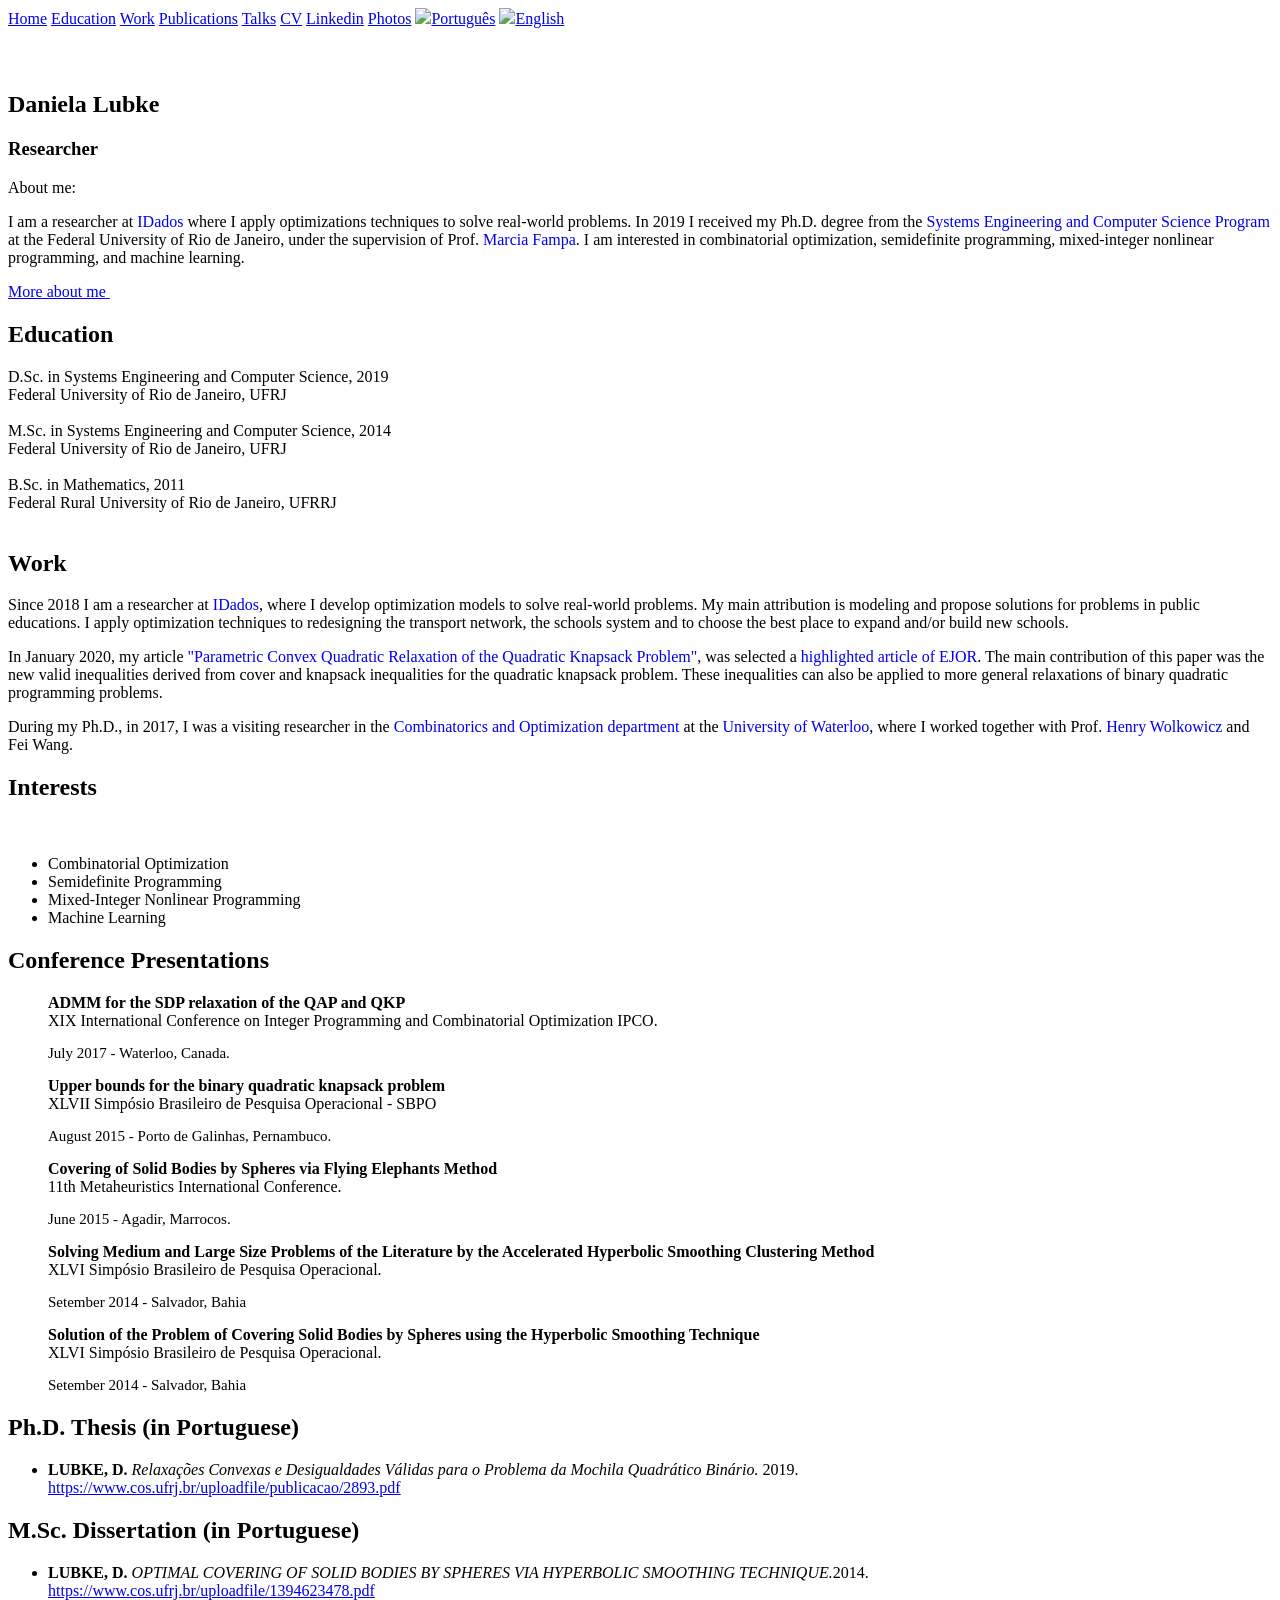
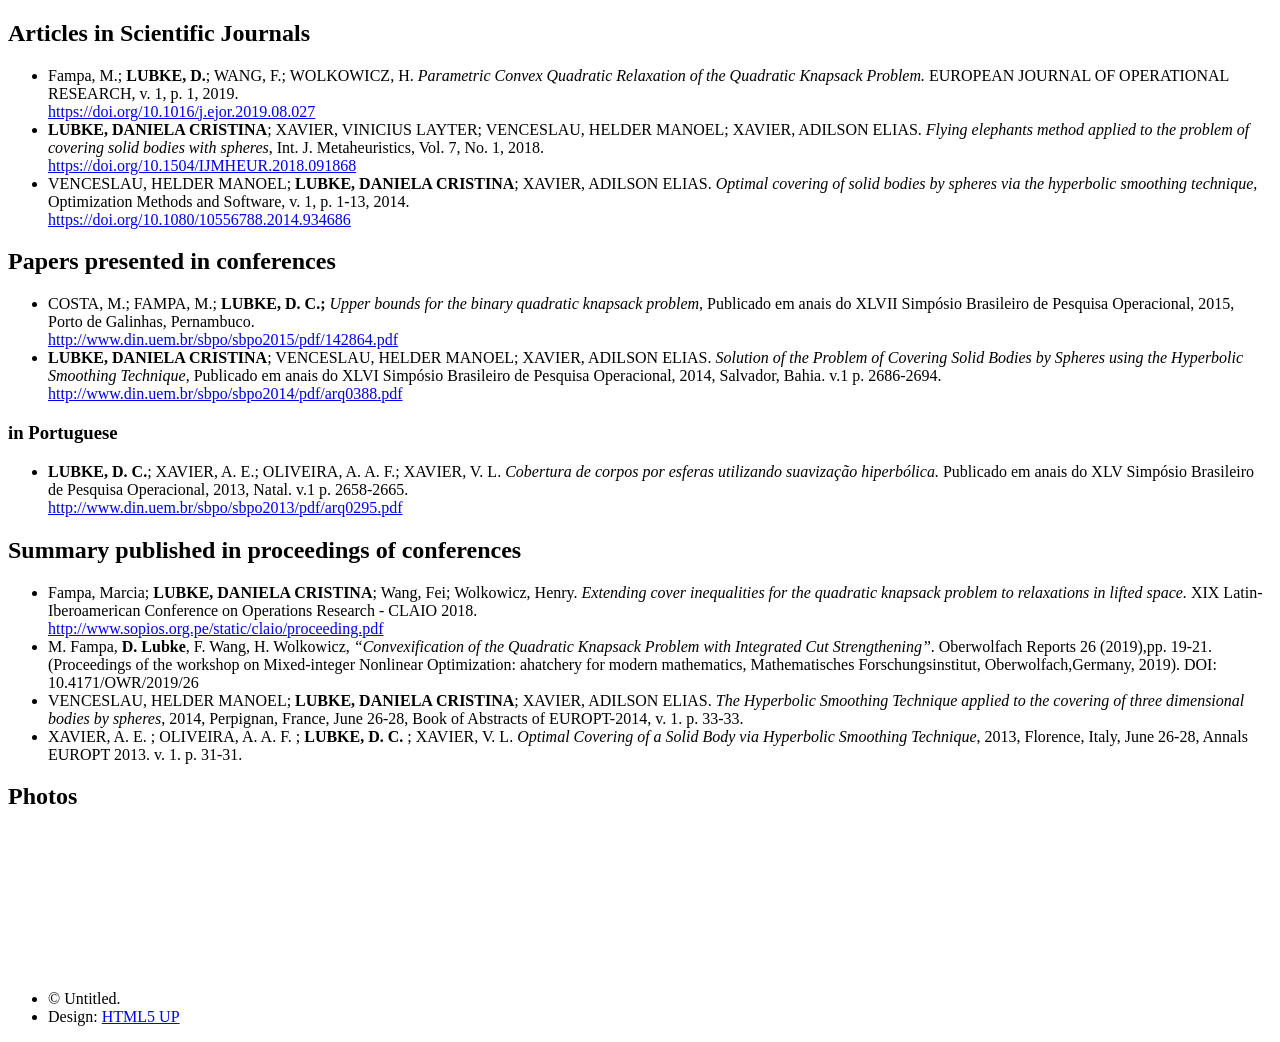
==== index_en.html @ de6f05a6 "Add files via upload initial commit" ====
<!DOCTYPE HTML>
<!--
	Astral by HTML5 UP
	html5up.net | @ajlkn
    Free for personal and commercial use under the CCA 3.0 license (html5up.net/license)
    https://fontawesome.com/icons?d=gallery
-->
<html>
	<head>
		<title>Daniela Lubke</title>
		<meta charset="utf-8" />
		<meta name="viewport" content="width=device-width, initial-scale=1, user-scalable=no" />
		<link rel="stylesheet" href="assets/css/main.css" />
		<noscript><link rel="stylesheet" href="assets/css/noscript.css" /></noscript>
	</head>
	<body class="is-preload">

		<!-- Wrapper-->
			<div id="wrapper">

				<!-- Nav -->
					<nav id="nav">
                        <a href="#" class="icon solid fa-home"><span>Home</span></a>
                        <a href="#education" class="icon solid fa-user-graduate"><span>Education</span></a>
						<a href="#work" class="icon solid fa-briefcase"><span>Work</span></a>
                        <a href="#papers" class="icon solid fa-list"><span>Publications</span></a>
                        <a href="#talks" class="icon solid fa-chalkboard-teacher"><span>Talks</span></a>
                       <!-- <a href="#tutorial" class="icon solid fa-file-code"><span>Tutorial</span></a>  -->
                        <a class="icon solid fa-address-card" href = "docs/D_Lubke_cv_EN.pdf"><span>CV</span></a>
						<a href="https://www.linkedin.com/in/danielalubke" class="icon brands fa-linkedin"><span>Linkedin</span></a>
                        <a href="#photos" class="icon solid fa-camera"><span>Photos</span></a>
                        <a href="index_pt.html" ><img src="images/pt_br.gif" id="logo" /><span>Português</span></a>
                        <a href= "index_en.html"><img src="images/us.gif" id="logo" /><span>English</span></a>


                        
						
						
					</nav>

				<!-- Main -->
					<div id="main">

						<!-- Me -->
							<article id="home" class="panel intro">
								<header>
                                    <h1 class="text-center" style="margin-top: 5%" >Daniela Lubke</h1>
                                    
                                    <h3>Researcher</h3>
                                
                                </p></p>
                                    <p>
                                        <p>About me:</p>


                                        I am a researcher at <a href="http://idados.id" style="text-decoration: none;" onMouseOver="this.style.textDecoration='underline';" onMouseOut="this.style.textDecoration='none';">
                                            IDados</a> where I apply optimizations techniques to solve real-world problems. 
                                        In 2019 I received my Ph.D. degree from the 
                                        <a href= "https://www.cos.ufrj.br/index.php/en/" style="text-decoration: none;" onMouseOver="this.style.textDecoration='underline';" onMouseOut="this.style.textDecoration='none';"> Systems Engineering and Computer Science Program</a> 
                                        at the Federal University of Rio de Janeiro, under the supervision of Prof.  <a href ="https://www.cos.ufrj.br/index.php/en/people/details/22/1039-fampa" style="text-decoration: none;" onMouseOver="this.style.textDecoration='underline';" onMouseOut="this.style.textDecoration='none';">Marcia Fampa</a>. 
                                        
                                        I am interested in combinatorial optimization, semidefinite programming, mixed-integer nonlinear programming, and machine learning.
                                        

                                    
                                    </p> 


								</header>
								<a href="#education" class="jumplink pic">
									<span class="arrow icon solid fa-chevron-right"><span>More about me</span></span>
									<img src="images/daniela-lubke.jpg" alt="" />
								</a>
                            </article>
                            

						<!-- Education -->
                        <article id="education" class="panel">
                            <header>
                                <h2>Education</h2>
                            </header>
                            <p>

                                <a class="icon solid fa-user-graduate"></a> D.Sc. in  Systems Engineering and Computer Science, 2019<br>
                                Federal University of Rio de Janeiro, UFRJ<br><br>

                                <a class="icon solid fa-user-graduate"></a> M.Sc. in Systems Engineering and Computer Science, 2014<br>
                                Federal University of Rio de Janeiro, UFRJ<br><br>

                                <a class="icon solid fa-user-graduate"></a> B.Sc. in Mathematics, 2011<br>
                                Federal Rural University of Rio de Janeiro, UFRRJ<br><br>

                            </p>
                      
                        
                        </article>

                           


						<!-- Work -->
							<article id="work" class="panel">
								<header>
									<h2>Work</h2>
								</header>
								<p>


                                    Since 2018 I am a researcher at <a href ="https://www.idados.id" style="text-decoration: none;" onMouseOver="this.style.textDecoration='underline';" onMouseOut="this.style.textDecoration='none';"> IDados</a>, 
                                    where I develop optimization models to solve real-world problems. My main attribution is modeling and propose solutions for problems in 
                                    public educations. I apply optimization techniques to redesigning the transport network, the schools system and to choose the best place to expand and/or build new schools.

                                    <p>

                                    </p>

                                    In January 2020, my article <a href="https://doi.org/10.1016/j.ejor.2019.08.027" style="text-decoration: none;" onMouseOver="this.style.textDecoration='underline';" onMouseOut="this.style.textDecoration='none';">"Parametric Convex Quadratic Relaxation of the Quadratic Knapsack Problem"</a>, was selected a <a href ="https://www.journals.elsevier.com/european-journal-of-operational-research/highlighted-articles/ejor-editors-choice-articles-january-2020" style="text-decoration: none;" onMouseOver="this.style.textDecoration='underline';" onMouseOut="this.style.textDecoration='none';">  highlighted article of EJOR</a>.
                                    The main contribution of this paper was the new valid inequalities derived from cover and knapsack inequalities for the quadratic knapsack problem. 
                                    These inequalities can also be applied to more general relaxations of binary quadratic programming problems.
                                    <p>

                                    </p>

                                    During my Ph.D., in 2017, I was a visiting researcher in the <a href = "https://uwaterloo.ca/combinatorics-and-optimization/"style="text-decoration: none;" onMouseOver="this.style.textDecoration='underline';" onMouseOut="this.style.textDecoration='none';" >Combinatorics and Optimization department</a> 
                                    at the <a href = "https://uwaterloo.ca"style="text-decoration: none;" onMouseOver="this.style.textDecoration='underline';" onMouseOut="this.style.textDecoration='none';" >
                                        University of Waterloo</a>, 
                                    where I worked together with Prof. <a href="http://www.math.uwaterloo.ca/~hwolkowi/" style="text-decoration: none;" onMouseOver="this.style.textDecoration='underline';" onMouseOut="this.style.textDecoration='none';"> Henry Wolkowicz </a> and Fei Wang. 
                                    
                                    <p>

                                    </p>




                                    <h2>Interests</h2><br>
                                    <ul>
                                        <li>Combinatorial Optimization</li>
                                        <li>Semidefinite Programming </li>
                                        <li>Mixed-Integer Nonlinear Programming</li>
                                        <li>Machine Learning</li>
                                         
                                        
                                    </ul>
    


                                    
                                </p>
							
                            </article>
                            
                              <!-- Tutoriais 
							<article id="tutorial" class="panel">
								<header>
									<h2>Tutoriais</h2>
								</header>
								<p>
									Em construção
                                </p>
                                
                                
								
                            </article>

                            -->

                            
                            <!-- cv -->
							<article id="talks" class="panel">
								<header>
									<h2>Conference Presentations</h2>
								</header>
								<p>
                                    <ul>

                                        
                                        <a href="docs/poster.pdf" class="icon solid fa-file-pdf"><span></span></a> 
                                        <b>ADMM for the SDP relaxation of the QAP and QKP</b><br>
                                        XIX International Conference on Integer Programming and Combinatorial Optimization IPCO.<br> 
                                        <p style="font-size: 15px"> July 2017 - Waterloo, Canada.</p>


                                        <a href="docs/SBPO2015apresenta.pdf" class="icon solid fa-file-pdf"><span></span></a> 
                                        <b>Upper bounds for the binary quadratic knapsack problem</b><br>
                                        XLVII Simpósio Brasileiro de Pesquisa Operacional - SBPO<br>
                                        <p style="font-size: 15px"> August 2015 - Porto de Galinhas, Pernambuco. </p>


                                        <b>Covering of Solid Bodies by Spheres via Flying Elephants Method</b><br>
                                        11th Metaheuristics International Conference.<br>
                                        <p style="font-size: 15px"> June 2015 - Agadir, Marrocos. </p>


                                        <a href="docs/Clustering 2014 Sobrapo XLVI SBPO Salvador.pdf" class="icon solid fa-file-pdf"><span></span></a> 
                                        <b>Solving Medium and Large Size Problems of the Literature by the Accelerated Hyperbolic Smoothing Clustering Method</b><br>
                                        XLVI Simpósio Brasileiro de Pesquisa Operacional.<br>
                                        <p style="font-size: 15px"> Setember 2014 - Salvador, Bahia </p>

                                        <a href="docs/Apres-SBPO-2014.pdf" class="icon solid fa-file-pdf"><span></span></a> 
                                        <b>Solution of the Problem of Covering Solid Bodies by Spheres using the Hyperbolic Smoothing Technique</b><br>
                                        XLVI Simpósio Brasileiro de Pesquisa Operacional.<br>
                                        <p style="font-size: 15px"> Setember 2014 - Salvador, Bahia </p>
                                        

                                    
                                        
                                    </ul>

                                </p>
                                
                                
								
                            </article>
                            
                            <!-- Papers-->
							<article id="papers" class="panel">

                                <header>
									<h2>Ph.D. Thesis (in Portuguese)</h2>
								</header>
								<p>
								<!-- ADD TEXT-->
                                </p>
                                
                                <ul>
                                    <li> <b>LUBKE, D.</b> <i>Relaxações Convexas e Desigualdades Válidas para o Problema da Mochila Quadrático Binário.</i>  2019.</li>
                                    <a href=" https://www.cos.ufrj.br/uploadfile/publicacao/2893.pdf">https://www.cos.ufrj.br/uploadfile/publicacao/2893.pdf</a>
                                    
                                  </ul>

                                  <header>
									<h2>M.Sc. Dissertation (in Portuguese)</h2>
								</header>
								<p>
								<!-- ADD TEXT-->
                                </p>
                                
                                <ul>
                                    <li> <b>LUBKE, D.</b> <i>OPTIMAL COVERING OF SOLID BODIES BY SPHERES VIA HYPERBOLIC
                                        SMOOTHING TECHNIQUE.</i>2014.</li>
                                    <a href=" https://www.cos.ufrj.br/uploadfile/1394623478.pdf">https://www.cos.ufrj.br/uploadfile/1394623478.pdf</a>
                                    
                                  </ul>


								<header>
									<h2>Articles in Scientific Journals</h2>
								</header>
								<p>
								<!-- ADD TEXT-->
                                </p>
                                
                                <ul>
                                    <li>Fampa, M.; <b>LUBKE, D.</b>; WANG, F.; WOLKOWICZ, H. <i>Parametric Convex Quadratic Relaxation of the Quadratic Knapsack Problem.</i> EUROPEAN JOURNAL OF OPERATIONAL RESEARCH, v. 1, p. 1, 2019.</li>
                                    <a href=" https://doi.org/10.1016/j.ejor.2019.08.027">https://doi.org/10.1016/j.ejor.2019.08.027</a>
                                    <li><b>LUBKE, DANIELA CRISTINA</b>; XAVIER, VINICIUS LAYTER; VENCESLAU, HELDER MANOEL; XAVIER, ADILSON ELIAS. <i>Flying elephants method applied to the problem of covering solid bodies with spheres</i>, Int. J. Metaheuristics, Vol. 7, No. 1, 2018.</li>
                                    <a href=" https://doi.org/10.1504/IJMHEUR.2018.091868">https://doi.org/10.1504/IJMHEUR.2018.091868</a>
                                    <li>VENCESLAU, HELDER MANOEL; <b>LUBKE, DANIELA CRISTINA</b>; XAVIER, ADILSON ELIAS. <i>Optimal covering of solid bodies by spheres via the hyperbolic smoothing technique</i>, Optimization Methods and Software, v. 1, p. 1-13, 2014.</li>
                                    <a href=" https://doi.org/10.1080/10556788.2014.934686">https://doi.org/10.1080/10556788.2014.934686</a>
                                  </ul>
                                  

                                  <header>
                                    <h2>Papers presented in conferences</h2>
                                </header>
                                  <ul>
                                    <li> COSTA, M.; FAMPA, M.; <b>LUBKE, D. C.;</b> <i>Upper bounds for the binary quadratic knapsack problem</i>, Publicado em anais do XLVII Simpósio Brasileiro de Pesquisa Operacional, 2015, Porto de Galinhas, Pernambuco.</li>
                                    <a href="http://www.din.uem.br/sbpo/sbpo2015/pdf/142864.pdf">http://www.din.uem.br/sbpo/sbpo2015/pdf/142864.pdf</a>
                                    
                                    <li><b>LUBKE, DANIELA CRISTINA</b>; VENCESLAU, HELDER MANOEL; XAVIER, ADILSON ELIAS. <i>Solution of the Problem of Covering Solid Bodies by Spheres using the Hyperbolic Smoothing Technique</i>, Publicado em anais do XLVI Simpósio Brasileiro de Pesquisa Operacional, 2014, Salvador, Bahia. v.1 p. 2686-2694.</li>
                                    <a href="http://www.din.uem.br/sbpo/sbpo2014/pdf/arq0388.pdf">http://www.din.uem.br/sbpo/sbpo2014/pdf/arq0388.pdf</a>
                                    
                                </ul>

                                 <p>
                                  <header>
                                    <h3>in Portuguese</h3>
                                 </header>
                                 </p>

                                 <ul>
                                    
                                    <li><b>LUBKE, D. C.</b>; XAVIER, A. E.; OLIVEIRA, A. A. F.; XAVIER, V. L. <i>Cobertura de corpos por esferas utilizando suavização hiperbólica.</i> Publicado em anais do XLV Simpósio Brasileiro de Pesquisa Operacional, 2013, Natal. v.1 p. 2658-2665.</li>
                                    <a href="http://www.din.uem.br/sbpo/sbpo2013/pdf/arq0295.pdf">http://www.din.uem.br/sbpo/sbpo2013/pdf/arq0295.pdf</a>
                                   
                                    
                                  </ul>

                                <header>
                                    <h2> Summary published in proceedings of conferences</h2>
                                </header>
                              <ul>
                                <li> Fampa, Marcia; <b>LUBKE, DANIELA CRISTINA</b>; Wang, Fei; Wolkowicz, Henry. <i>Extending cover inequalities for the quadratic knapsack problem to relaxations in lifted space.</i> XIX Latin-Iberoamerican Conference on Operations Research - CLAIO 2018.</li>
                                <a href="http://www.sopios.org.pe/static/claio/proceeding.pdf">http://www.sopios.org.pe/static/claio/proceeding.pdf</a>

                                <li> M. Fampa, <b>D. Lubke</b>, F. Wang, H. Wolkowicz, <i>“Convexification of the Quadratic Knapsack Problem with Integrated Cut Strengthening”</i>. 
                                    Oberwolfach Reports 26 (2019),pp. 19-21. (Proceedings of the workshop on Mixed-integer Nonlinear Optimization: ahatchery for modern mathematics, 
                                    Mathematisches Forschungsinstitut, Oberwolfach,Germany, 2019). DOI: 10.4171/OWR/2019/26

                                <li>VENCESLAU, HELDER MANOEL; <b>LUBKE, DANIELA CRISTINA</b>; XAVIER, ADILSON ELIAS. <i>The Hyperbolic Smoothing Technique applied to the covering of three dimensional bodies by spheres</i>, 2014, Perpignan, France, June 26-28, Book of Abstracts of EUROPT-2014, v. 1. p. 33-33.  </li>

                                <li>XAVIER, A. E. ; OLIVEIRA, A. A. F. ; <b>LUBKE, D. C.</b> ; XAVIER, V. L. <i>Optimal Covering of a Solid Body via Hyperbolic Smoothing Technique</i>, 2013, Florence, Italy, June 26-28, Annals EUROPT 2013. v. 1. p. 31-31. </li>
                                    

                                
                            </ul>
                          </article>


                                              						<!-- Photos -->
							<article id="photos" class="panel">
								<header>
									<h2>Photos</h2>
								</header>
								<p>
                                    
                                    
								</p>
								<section>
									<div class="row">
										<div class="col-4 col-6-medium col-12-small">
											<a href="images/talks/SBPO2015.jpeg" class="image fit"><img src="images/talks/SBPO2015.jpeg" alt=""></a>
										</div>
										<div class="col-4 col-6-medium col-12-small">
											<a href="images/talks/SBPO2015_2.jpeg" class="image fit"><img src="images/talks/SBPO2015_2.jpeg" alt=""></a>
										</div>
										<div class="col-4 col-6-medium col-12-small">
											<a href="images/talks/sbpo2014.jpeg" class="image fit"><img src="images/talks/sbpo2014.jpeg" alt=""></a>
										</div>
										<div class="col-4 col-6-medium col-12-small">
											<a href="images/talks/MIC2015.jpeg" class="image fit"><img src="images/talks/MIC2015.jpeg" alt=""></a>
										</div>
										<div class="col-4 col-6-medium col-12-small">
											<a href="images/talks/tese_1.jpeg" class="image fit"><img src="images/talks/tese_1.jpeg" alt=""></a>
                                        </div>

                                        <div class="col-4 col-6-medium col-12-small">
											<a href="images/talks/tese_2.jpeg" class="image fit"><img src="images/talks/tese_2.jpeg" alt=""></a>
                                        </div>

                                        <div class="col-4 col-6-medium col-12-small">
											<a href="images/talks/IPCO2017.jpeg" class="image fit"><img src="images/talks/IPCO2017.jpeg" alt=""></a>
                                        </div>


                                        <div class="col-4 col-6-medium col-12-small">
											<a href="images/talks/IPCO2017.jpeg" class="image fit"><img src="images/talks/IPCO2017.jpeg" alt=""></a>
                                        </div>




                                        

                                        





                                        

                                        
                                

										
									</div>
								</section>
							</article>







                          
                    </div>
                    




				<!-- Footer -->
					<div id="footer">
						<ul class="copyright">
							<li>&copy; Untitled.</li><li>Design: <a href="http://html5up.net">HTML5 UP</a></li>
						</ul>
					</div>

			</div>

		<!-- Scripts -->
			<script src="assets/js/jquery.min.js"></script>
			<script src="assets/js/browser.min.js"></script>
			<script src="assets/js/breakpoints.min.js"></script>
			<script src="assets/js/util.js"></script>
			<script src="assets/js/main.js"></script>

	</body>
</html>
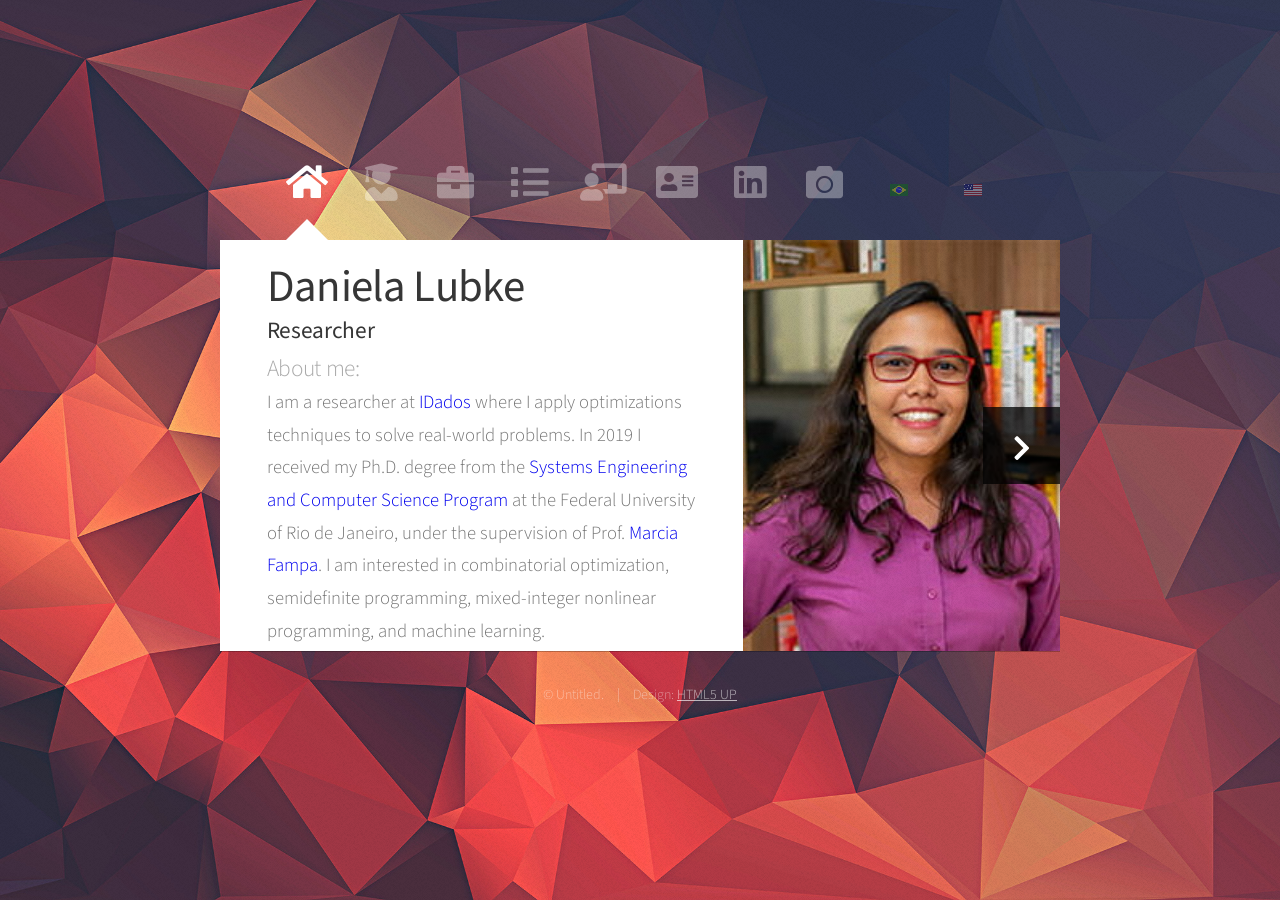
==== commit 2fde9789: "Removing duplicate photo" ====
--- a/index_en.html
+++ b/index_en.html
@@ -344,9 +344,6 @@
                                         </div>
 
 
-                                        <div class="col-4 col-6-medium col-12-small">
-											<a href="images/talks/IPCO2017.jpeg" class="image fit"><img src="images/talks/IPCO2017.jpeg" alt=""></a>
-                                        </div>
 
 
 
--- a/assets/css/main.css
+++ b/assets/css/main.css
@@ -0,0 +1,2191 @@
+@import url("https://fonts.googleapis.com/css?family=Source+Sans+Pro:300,400,300italic,400italic");
+@import url("fontawesome-all.min.css");
+
+/*
+	Astral by HTML5 UP
+	html5up.net | @ajlkn
+	Free for personal and commercial use under the CCA 3.0 license (html5up.net/license)
+*/
+
+html, body, div, span, applet, object,
+iframe, h1, h2, h3, h4, h5, h6, p, blockquote,
+pre, a, abbr, acronym, address, big, cite,
+code, del, dfn, em, img, ins, kbd, q, s, samp,
+small, strike, strong, sub, sup, tt, var, b,
+u, i, center, dl, dt, dd, ol, ul, li, fieldset,
+form, label, legend, table, caption, tbody,
+tfoot, thead, tr, th, td, article, aside,
+canvas, details, embed, figure, figcaption,
+footer, header, hgroup, menu, nav, output, ruby,
+section, summary, time, mark, audio, video {
+	margin: 0;
+	padding: 0;
+	border: 0;
+	font-size: 100%;
+	font: inherit;
+	vertical-align: baseline;}
+
+article, aside, details, figcaption, figure,
+footer, header, hgroup, menu, nav, section {
+	display: block;}
+
+body {
+	line-height: 1;
+}
+
+ol, ul {
+	list-style: none;
+}
+
+blockquote, q {
+	quotes: none;
+}
+
+	blockquote:before, blockquote:after, q:before, q:after {
+		content: '';
+		content: none;
+	}
+
+table {
+	border-collapse: collapse;
+	border-spacing: 0;
+}
+
+body {
+	-webkit-text-size-adjust: none;
+}
+
+mark {
+	background-color: transparent;
+	color: inherit;
+}
+
+input::-moz-focus-inner {
+	border: 0;
+	padding: 0;
+}
+
+input, select, textarea {
+	-moz-appearance: none;
+	-webkit-appearance: none;
+	-ms-appearance: none;
+	appearance: none;
+}
+
+/* Row */
+
+	.row {
+		display: flex;
+		flex-wrap: wrap;
+		box-sizing: border-box;
+		align-items: stretch;
+	}
+
+		.row > * {
+			box-sizing: border-box;
+		}
+
+		.row.gtr-uniform > * > :last-child {
+			margin-bottom: 0;
+		}
+
+		.row.aln-left {
+			justify-content: flex-start;
+		}
+
+		.row.aln-center {
+			justify-content: center;
+		}
+
+		.row.aln-right {
+			justify-content: flex-end;
+		}
+
+		.row.aln-top {
+			align-items: flex-start;
+		}
+
+		.row.aln-middle {
+			align-items: center;
+		}
+
+		.row.aln-bottom {
+			align-items: flex-end;
+		}
+
+		.row > .imp {
+			order: -1;
+		}
+
+		.row > .col-1 {
+			width: 8.33333%;
+		}
+
+		.row > .off-1 {
+			margin-left: 8.33333%;
+		}
+
+		.row > .col-2 {
+			width: 16.66667%;
+		}
+
+		.row > .off-2 {
+			margin-left: 16.66667%;
+		}
+
+		.row > .col-3 {
+			width: 25%;
+		}
+
+		.row > .off-3 {
+			margin-left: 25%;
+		}
+
+		.row > .col-4 {
+			width: 33.33333%;
+		}
+
+		.row > .off-4 {
+			margin-left: 33.33333%;
+		}
+
+		.row > .col-5 {
+			width: 41.66667%;
+		}
+
+		.row > .off-5 {
+			margin-left: 41.66667%;
+		}
+
+		.row > .col-6 {
+			width: 50%;
+		}
+
+		.row > .off-6 {
+			margin-left: 50%;
+		}
+
+		.row > .col-7 {
+			width: 58.33333%;
+		}
+
+		.row > .off-7 {
+			margin-left: 58.33333%;
+		}
+
+		.row > .col-8 {
+			width: 66.66667%;
+		}
+
+		.row > .off-8 {
+			margin-left: 66.66667%;
+		}
+
+		.row > .col-9 {
+			width: 75%;
+		}
+
+		.row > .off-9 {
+			margin-left: 75%;
+		}
+
+		.row > .col-10 {
+			width: 83.33333%;
+		}
+
+		.row > .off-10 {
+			margin-left: 83.33333%;
+		}
+
+		.row > .col-11 {
+			width: 91.66667%;
+		}
+
+		.row > .off-11 {
+			margin-left: 91.66667%;
+		}
+
+		.row > .col-12 {
+			width: 100%;
+		}
+
+		.row > .off-12 {
+			margin-left: 100%;
+		}
+
+		.row.gtr-0 {
+			margin-top: 0em;
+			margin-left: 0em;
+		}
+
+			.row.gtr-0 > * {
+				padding: 0em 0 0 0em;
+			}
+
+			.row.gtr-0.gtr-uniform {
+				margin-top: 0em;
+			}
+
+				.row.gtr-0.gtr-uniform > * {
+					padding-top: 0em;
+				}
+
+		.row.gtr-25 {
+			margin-top: -0.3125em;
+			margin-left: -0.3125em;
+		}
+
+			.row.gtr-25 > * {
+				padding: 0.3125em 0 0 0.3125em;
+			}
+
+			.row.gtr-25.gtr-uniform {
+				margin-top: -0.3125em;
+			}
+
+				.row.gtr-25.gtr-uniform > * {
+					padding-top: 0.3125em;
+				}
+
+		.row.gtr-50 {
+			margin-top: -0.625em;
+			margin-left: -0.625em;
+		}
+
+			.row.gtr-50 > * {
+				padding: 0.625em 0 0 0.625em;
+			}
+
+			.row.gtr-50.gtr-uniform {
+				margin-top: -0.625em;
+			}
+
+				.row.gtr-50.gtr-uniform > * {
+					padding-top: 0.625em;
+				}
+
+		.row {
+			margin-top: -1.25em;
+			margin-left: -1.25em;
+		}
+
+			.row > * {
+				padding: 1.25em 0 0 1.25em;
+			}
+
+			.row.gtr-uniform {
+				margin-top: -1.25em;
+			}
+
+				.row.gtr-uniform > * {
+					padding-top: 1.25em;
+				}
+
+		.row.gtr-150 {
+			margin-top: -1.875em;
+			margin-left: -1.875em;
+		}
+
+			.row.gtr-150 > * {
+				padding: 1.875em 0 0 1.875em;
+			}
+
+			.row.gtr-150.gtr-uniform {
+				margin-top: -1.875em;
+			}
+
+				.row.gtr-150.gtr-uniform > * {
+					padding-top: 1.875em;
+				}
+
+		.row.gtr-200 {
+			margin-top: -2.5em;
+			margin-left: -2.5em;
+		}
+
+			.row.gtr-200 > * {
+				padding: 2.5em 0 0 2.5em;
+			}
+
+			.row.gtr-200.gtr-uniform {
+				margin-top: -2.5em;
+			}
+
+				.row.gtr-200.gtr-uniform > * {
+					padding-top: 2.5em;
+				}
+
+		@media screen and (max-width: 1680px) {
+
+			.row {
+				display: flex;
+				flex-wrap: wrap;
+				box-sizing: border-box;
+				align-items: stretch;
+			}
+
+				.row > * {
+					box-sizing: border-box;
+				}
+
+				.row.gtr-uniform > * > :last-child {
+					margin-bottom: 0;
+				}
+
+				.row.aln-left {
+					justify-content: flex-start;
+				}
+
+				.row.aln-center {
+					justify-content: center;
+				}
+
+				.row.aln-right {
+					justify-content: flex-end;
+				}
+
+				.row.aln-top {
+					align-items: flex-start;
+				}
+
+				.row.aln-middle {
+					align-items: center;
+				}
+
+				.row.aln-bottom {
+					align-items: flex-end;
+				}
+
+				.row > .imp-xlarge {
+					order: -1;
+				}
+
+				.row > .col-1-xlarge {
+					width: 8.33333%;
+				}
+
+				.row > .off-1-xlarge {
+					margin-left: 8.33333%;
+				}
+
+				.row > .col-2-xlarge {
+					width: 16.66667%;
+				}
+
+				.row > .off-2-xlarge {
+					margin-left: 16.66667%;
+				}
+
+				.row > .col-3-xlarge {
+					width: 25%;
+				}
+
+				.row > .off-3-xlarge {
+					margin-left: 25%;
+				}
+
+				.row > .col-4-xlarge {
+					width: 33.33333%;
+				}
+
+				.row > .off-4-xlarge {
+					margin-left: 33.33333%;
+				}
+
+				.row > .col-5-xlarge {
+					width: 41.66667%;
+				}
+
+				.row > .off-5-xlarge {
+					margin-left: 41.66667%;
+				}
+
+				.row > .col-6-xlarge {
+					width: 50%;
+				}
+
+				.row > .off-6-xlarge {
+					margin-left: 50%;
+				}
+
+				.row > .col-7-xlarge {
+					width: 58.33333%;
+				}
+
+				.row > .off-7-xlarge {
+					margin-left: 58.33333%;
+				}
+
+				.row > .col-8-xlarge {
+					width: 66.66667%;
+				}
+
+				.row > .off-8-xlarge {
+					margin-left: 66.66667%;
+				}
+
+				.row > .col-9-xlarge {
+					width: 75%;
+				}
+
+				.row > .off-9-xlarge {
+					margin-left: 75%;
+				}
+
+				.row > .col-10-xlarge {
+					width: 83.33333%;
+				}
+
+				.row > .off-10-xlarge {
+					margin-left: 83.33333%;
+				}
+
+				.row > .col-11-xlarge {
+					width: 91.66667%;
+				}
+
+				.row > .off-11-xlarge {
+					margin-left: 91.66667%;
+				}
+
+				.row > .col-12-xlarge {
+					width: 100%;
+				}
+
+				.row > .off-12-xlarge {
+					margin-left: 100%;
+				}
+
+				.row.gtr-0 {
+					margin-top: 0em;
+					margin-left: 0em;
+				}
+
+					.row.gtr-0 > * {
+						padding: 0em 0 0 0em;
+					}
+
+					.row.gtr-0.gtr-uniform {
+						margin-top: 0em;
+					}
+
+						.row.gtr-0.gtr-uniform > * {
+							padding-top: 0em;
+						}
+
+				.row.gtr-25 {
+					margin-top: -0.3125em;
+					margin-left: -0.3125em;
+				}
+
+					.row.gtr-25 > * {
+						padding: 0.3125em 0 0 0.3125em;
+					}
+
+					.row.gtr-25.gtr-uniform {
+						margin-top: -0.3125em;
+					}
+
+						.row.gtr-25.gtr-uniform > * {
+							padding-top: 0.3125em;
+						}
+
+				.row.gtr-50 {
+					margin-top: -0.625em;
+					margin-left: -0.625em;
+				}
+
+					.row.gtr-50 > * {
+						padding: 0.625em 0 0 0.625em;
+					}
+
+					.row.gtr-50.gtr-uniform {
+						margin-top: -0.625em;
+					}
+
+						.row.gtr-50.gtr-uniform > * {
+							padding-top: 0.625em;
+						}
+
+				.row {
+					margin-top: -1.25em;
+					margin-left: -1.25em;
+				}
+
+					.row > * {
+						padding: 1.25em 0 0 1.25em;
+					}
+
+					.row.gtr-uniform {
+						margin-top: -1.25em;
+					}
+
+						.row.gtr-uniform > * {
+							padding-top: 1.25em;
+						}
+
+				.row.gtr-150 {
+					margin-top: -1.875em;
+					margin-left: -1.875em;
+				}
+
+					.row.gtr-150 > * {
+						padding: 1.875em 0 0 1.875em;
+					}
+
+					.row.gtr-150.gtr-uniform {
+						margin-top: -1.875em;
+					}
+
+						.row.gtr-150.gtr-uniform > * {
+							padding-top: 1.875em;
+						}
+
+				.row.gtr-200 {
+					margin-top: -2.5em;
+					margin-left: -2.5em;
+				}
+
+					.row.gtr-200 > * {
+						padding: 2.5em 0 0 2.5em;
+					}
+
+					.row.gtr-200.gtr-uniform {
+						margin-top: -2.5em;
+					}
+
+						.row.gtr-200.gtr-uniform > * {
+							padding-top: 2.5em;
+						}
+
+		}
+
+		@media screen and (max-width: 1280px) {
+
+			.row {
+				display: flex;
+				flex-wrap: wrap;
+				box-sizing: border-box;
+				align-items: stretch;
+			}
+
+				.row > * {
+					box-sizing: border-box;
+				}
+
+				.row.gtr-uniform > * > :last-child {
+					margin-bottom: 0;
+				}
+
+				.row.aln-left {
+					justify-content: flex-start;
+				}
+
+				.row.aln-center {
+					justify-content: center;
+				}
+
+				.row.aln-right {
+					justify-content: flex-end;
+				}
+
+				.row.aln-top {
+					align-items: flex-start;
+				}
+
+				.row.aln-middle {
+					align-items: center;
+				}
+
+				.row.aln-bottom {
+					align-items: flex-end;
+				}
+
+				.row > .imp-large {
+					order: -1;
+				}
+
+				.row > .col-1-large {
+					width: 8.33333%;
+				}
+
+				.row > .off-1-large {
+					margin-left: 8.33333%;
+				}
+
+				.row > .col-2-large {
+					width: 16.66667%;
+				}
+
+				.row > .off-2-large {
+					margin-left: 16.66667%;
+				}
+
+				.row > .col-3-large {
+					width: 25%;
+				}
+
+				.row > .off-3-large {
+					margin-left: 25%;
+				}
+
+				.row > .col-4-large {
+					width: 33.33333%;
+				}
+
+				.row > .off-4-large {
+					margin-left: 33.33333%;
+				}
+
+				.row > .col-5-large {
+					width: 41.66667%;
+				}
+
+				.row > .off-5-large {
+					margin-left: 41.66667%;
+				}
+
+				.row > .col-6-large {
+					width: 50%;
+				}
+
+				.row > .off-6-large {
+					margin-left: 50%;
+				}
+
+				.row > .col-7-large {
+					width: 58.33333%;
+				}
+
+				.row > .off-7-large {
+					margin-left: 58.33333%;
+				}
+
+				.row > .col-8-large {
+					width: 66.66667%;
+				}
+
+				.row > .off-8-large {
+					margin-left: 66.66667%;
+				}
+
+				.row > .col-9-large {
+					width: 75%;
+				}
+
+				.row > .off-9-large {
+					margin-left: 75%;
+				}
+
+				.row > .col-10-large {
+					width: 83.33333%;
+				}
+
+				.row > .off-10-large {
+					margin-left: 83.33333%;
+				}
+
+				.row > .col-11-large {
+					width: 91.66667%;
+				}
+
+				.row > .off-11-large {
+					margin-left: 91.66667%;
+				}
+
+				.row > .col-12-large {
+					width: 100%;
+				}
+
+				.row > .off-12-large {
+					margin-left: 100%;
+				}
+
+				.row.gtr-0 {
+					margin-top: 0em;
+					margin-left: 0em;
+				}
+
+					.row.gtr-0 > * {
+						padding: 0em 0 0 0em;
+					}
+
+					.row.gtr-0.gtr-uniform {
+						margin-top: 0em;
+					}
+
+						.row.gtr-0.gtr-uniform > * {
+							padding-top: 0em;
+						}
+
+				.row.gtr-25 {
+					margin-top: -0.3125em;
+					margin-left: -0.3125em;
+				}
+
+					.row.gtr-25 > * {
+						padding: 0.3125em 0 0 0.3125em;
+					}
+
+					.row.gtr-25.gtr-uniform {
+						margin-top: -0.3125em;
+					}
+
+						.row.gtr-25.gtr-uniform > * {
+							padding-top: 0.3125em;
+						}
+
+				.row.gtr-50 {
+					margin-top: -0.625em;
+					margin-left: -0.625em;
+				}
+
+					.row.gtr-50 > * {
+						padding: 0.625em 0 0 0.625em;
+					}
+
+					.row.gtr-50.gtr-uniform {
+						margin-top: -0.625em;
+					}
+
+						.row.gtr-50.gtr-uniform > * {
+							padding-top: 0.625em;
+						}
+
+				.row {
+					margin-top: -1.25em;
+					margin-left: -1.25em;
+				}
+
+					.row > * {
+						padding: 1.25em 0 0 1.25em;
+					}
+
+					.row.gtr-uniform {
+						margin-top: -1.25em;
+					}
+
+						.row.gtr-uniform > * {
+							padding-top: 1.25em;
+						}
+
+				.row.gtr-150 {
+					margin-top: -1.875em;
+					margin-left: -1.875em;
+				}
+
+					.row.gtr-150 > * {
+						padding: 1.875em 0 0 1.875em;
+					}
+
+					.row.gtr-150.gtr-uniform {
+						margin-top: -1.875em;
+					}
+
+						.row.gtr-150.gtr-uniform > * {
+							padding-top: 1.875em;
+						}
+
+				.row.gtr-200 {
+					margin-top: -2.5em;
+					margin-left: -2.5em;
+				}
+
+					.row.gtr-200 > * {
+						padding: 2.5em 0 0 2.5em;
+					}
+
+					.row.gtr-200.gtr-uniform {
+						margin-top: -2.5em;
+					}
+
+						.row.gtr-200.gtr-uniform > * {
+							padding-top: 2.5em;
+						}
+
+		}
+
+		@media screen and (max-width: 980px) {
+
+			.row {
+				display: flex;
+				flex-wrap: wrap;
+				box-sizing: border-box;
+				align-items: stretch;
+			}
+
+				.row > * {
+					box-sizing: border-box;
+				}
+
+				.row.gtr-uniform > * > :last-child {
+					margin-bottom: 0;
+				}
+
+				.row.aln-left {
+					justify-content: flex-start;
+				}
+
+				.row.aln-center {
+					justify-content: center;
+				}
+
+				.row.aln-right {
+					justify-content: flex-end;
+				}
+
+				.row.aln-top {
+					align-items: flex-start;
+				}
+
+				.row.aln-middle {
+					align-items: center;
+				}
+
+				.row.aln-bottom {
+					align-items: flex-end;
+				}
+
+				.row > .imp-medium {
+					order: -1;
+				}
+
+				.row > .col-1-medium {
+					width: 8.33333%;
+				}
+
+				.row > .off-1-medium {
+					margin-left: 8.33333%;
+				}
+
+				.row > .col-2-medium {
+					width: 16.66667%;
+				}
+
+				.row > .off-2-medium {
+					margin-left: 16.66667%;
+				}
+
+				.row > .col-3-medium {
+					width: 25%;
+				}
+
+				.row > .off-3-medium {
+					margin-left: 25%;
+				}
+
+				.row > .col-4-medium {
+					width: 33.33333%;
+				}
+
+				.row > .off-4-medium {
+					margin-left: 33.33333%;
+				}
+
+				.row > .col-5-medium {
+					width: 41.66667%;
+				}
+
+				.row > .off-5-medium {
+					margin-left: 41.66667%;
+				}
+
+				.row > .col-6-medium {
+					width: 50%;
+				}
+
+				.row > .off-6-medium {
+					margin-left: 50%;
+				}
+
+				.row > .col-7-medium {
+					width: 58.33333%;
+				}
+
+				.row > .off-7-medium {
+					margin-left: 58.33333%;
+				}
+
+				.row > .col-8-medium {
+					width: 66.66667%;
+				}
+
+				.row > .off-8-medium {
+					margin-left: 66.66667%;
+				}
+
+				.row > .col-9-medium {
+					width: 75%;
+				}
+
+				.row > .off-9-medium {
+					margin-left: 75%;
+				}
+
+				.row > .col-10-medium {
+					width: 83.33333%;
+				}
+
+				.row > .off-10-medium {
+					margin-left: 83.33333%;
+				}
+
+				.row > .col-11-medium {
+					width: 91.66667%;
+				}
+
+				.row > .off-11-medium {
+					margin-left: 91.66667%;
+				}
+
+				.row > .col-12-medium {
+					width: 100%;
+				}
+
+				.row > .off-12-medium {
+					margin-left: 100%;
+				}
+
+				.row.gtr-0 {
+					margin-top: 0em;
+					margin-left: 0em;
+				}
+
+					.row.gtr-0 > * {
+						padding: 0em 0 0 0em;
+					}
+
+					.row.gtr-0.gtr-uniform {
+						margin-top: 0em;
+					}
+
+						.row.gtr-0.gtr-uniform > * {
+							padding-top: 0em;
+						}
+
+				.row.gtr-25 {
+					margin-top: -0.3125em;
+					margin-left: -0.3125em;
+				}
+
+					.row.gtr-25 > * {
+						padding: 0.3125em 0 0 0.3125em;
+					}
+
+					.row.gtr-25.gtr-uniform {
+						margin-top: -0.3125em;
+					}
+
+						.row.gtr-25.gtr-uniform > * {
+							padding-top: 0.3125em;
+						}
+
+				.row.gtr-50 {
+					margin-top: -0.625em;
+					margin-left: -0.625em;
+				}
+
+					.row.gtr-50 > * {
+						padding: 0.625em 0 0 0.625em;
+					}
+
+					.row.gtr-50.gtr-uniform {
+						margin-top: -0.625em;
+					}
+
+						.row.gtr-50.gtr-uniform > * {
+							padding-top: 0.625em;
+						}
+
+				.row {
+					margin-top: -1.25em;
+					margin-left: -1.25em;
+				}
+
+					.row > * {
+						padding: 1.25em 0 0 1.25em;
+					}
+
+					.row.gtr-uniform {
+						margin-top: -1.25em;
+					}
+
+						.row.gtr-uniform > * {
+							padding-top: 1.25em;
+						}
+
+				.row.gtr-150 {
+					margin-top: -1.875em;
+					margin-left: -1.875em;
+				}
+
+					.row.gtr-150 > * {
+						padding: 1.875em 0 0 1.875em;
+					}
+
+					.row.gtr-150.gtr-uniform {
+						margin-top: -1.875em;
+					}
+
+						.row.gtr-150.gtr-uniform > * {
+							padding-top: 1.875em;
+						}
+
+				.row.gtr-200 {
+					margin-top: -2.5em;
+					margin-left: -2.5em;
+				}
+
+					.row.gtr-200 > * {
+						padding: 2.5em 0 0 2.5em;
+					}
+
+					.row.gtr-200.gtr-uniform {
+						margin-top: -2.5em;
+					}
+
+						.row.gtr-200.gtr-uniform > * {
+							padding-top: 2.5em;
+						}
+
+		}
+
+		@media screen and (max-width: 736px) {
+
+			.row {
+				display: flex;
+				flex-wrap: wrap;
+				box-sizing: border-box;
+				align-items: stretch;
+			}
+
+				.row > * {
+					box-sizing: border-box;
+				}
+
+				.row.gtr-uniform > * > :last-child {
+					margin-bottom: 0;
+				}
+
+				.row.aln-left {
+					justify-content: flex-start;
+				}
+
+				.row.aln-center {
+					justify-content: center;
+				}
+
+				.row.aln-right {
+					justify-content: flex-end;
+				}
+
+				.row.aln-top {
+					align-items: flex-start;
+				}
+
+				.row.aln-middle {
+					align-items: center;
+				}
+
+				.row.aln-bottom {
+					align-items: flex-end;
+				}
+
+				.row > .imp-small {
+					order: -1;
+				}
+
+				.row > .col-1-small {
+					width: 8.33333%;
+				}
+
+				.row > .off-1-small {
+					margin-left: 8.33333%;
+				}
+
+				.row > .col-2-small {
+					width: 16.66667%;
+				}
+
+				.row > .off-2-small {
+					margin-left: 16.66667%;
+				}
+
+				.row > .col-3-small {
+					width: 25%;
+				}
+
+				.row > .off-3-small {
+					margin-left: 25%;
+				}
+
+				.row > .col-4-small {
+					width: 33.33333%;
+				}
+
+				.row > .off-4-small {
+					margin-left: 33.33333%;
+				}
+
+				.row > .col-5-small {
+					width: 41.66667%;
+				}
+
+				.row > .off-5-small {
+					margin-left: 41.66667%;
+				}
+
+				.row > .col-6-small {
+					width: 50%;
+				}
+
+				.row > .off-6-small {
+					margin-left: 50%;
+				}
+
+				.row > .col-7-small {
+					width: 58.33333%;
+				}
+
+				.row > .off-7-small {
+					margin-left: 58.33333%;
+				}
+
+				.row > .col-8-small {
+					width: 66.66667%;
+				}
+
+				.row > .off-8-small {
+					margin-left: 66.66667%;
+				}
+
+				.row > .col-9-small {
+					width: 75%;
+				}
+
+				.row > .off-9-small {
+					margin-left: 75%;
+				}
+
+				.row > .col-10-small {
+					width: 83.33333%;
+				}
+
+				.row > .off-10-small {
+					margin-left: 83.33333%;
+				}
+
+				.row > .col-11-small {
+					width: 91.66667%;
+				}
+
+				.row > .off-11-small {
+					margin-left: 91.66667%;
+				}
+
+				.row > .col-12-small {
+					width: 100%;
+				}
+
+				.row > .off-12-small {
+					margin-left: 100%;
+				}
+
+				.row.gtr-0 {
+					margin-top: 0em;
+					margin-left: 0em;
+				}
+
+					.row.gtr-0 > * {
+						padding: 0em 0 0 0em;
+					}
+
+					.row.gtr-0.gtr-uniform {
+						margin-top: 0em;
+					}
+
+						.row.gtr-0.gtr-uniform > * {
+							padding-top: 0em;
+						}
+
+				.row.gtr-25 {
+					margin-top: -0.3125em;
+					margin-left: -0.3125em;
+				}
+
+					.row.gtr-25 > * {
+						padding: 0.3125em 0 0 0.3125em;
+					}
+
+					.row.gtr-25.gtr-uniform {
+						margin-top: -0.3125em;
+					}
+
+						.row.gtr-25.gtr-uniform > * {
+							padding-top: 0.3125em;
+						}
+
+				.row.gtr-50 {
+					margin-top: -0.625em;
+					margin-left: -0.625em;
+				}
+
+					.row.gtr-50 > * {
+						padding: 0.625em 0 0 0.625em;
+					}
+
+					.row.gtr-50.gtr-uniform {
+						margin-top: -0.625em;
+					}
+
+						.row.gtr-50.gtr-uniform > * {
+							padding-top: 0.625em;
+						}
+
+				.row {
+					margin-top: -1.25em;
+					margin-left: -1.25em;
+				}
+
+					.row > * {
+						padding: 1.25em 0 0 1.25em;
+					}
+
+					.row.gtr-uniform {
+						margin-top: -1.25em;
+					}
+
+						.row.gtr-uniform > * {
+							padding-top: 1.25em;
+						}
+
+				.row.gtr-150 {
+					margin-top: -1.875em;
+					margin-left: -1.875em;
+				}
+
+					.row.gtr-150 > * {
+						padding: 1.875em 0 0 1.875em;
+					}
+
+					.row.gtr-150.gtr-uniform {
+						margin-top: -1.875em;
+					}
+
+						.row.gtr-150.gtr-uniform > * {
+							padding-top: 1.875em;
+						}
+
+				.row.gtr-200 {
+					margin-top: -2.5em;
+					margin-left: -2.5em;
+				}
+
+					.row.gtr-200 > * {
+						padding: 2.5em 0 0 2.5em;
+					}
+
+					.row.gtr-200.gtr-uniform {
+						margin-top: -2.5em;
+					}
+
+						.row.gtr-200.gtr-uniform > * {
+							padding-top: 2.5em;
+						}
+
+		}
+
+/* Basic */
+
+	html {
+		box-sizing: border-box;
+	}
+
+	*, *:before, *:after {
+		box-sizing: inherit;
+	}
+
+	body {
+		background-image: url("images/overlay.png"), url("images/bg.jpg");
+		background-repeat: repeat, no-repeat;
+		background-size: auto, 100% 100%;
+		background-attachment: fixed;
+		overflow-y: scroll;
+	}
+
+		body.is-preload *, body.is-preload *:before, body.is-preload *:after {
+			-moz-animation: none !important;
+			-webkit-animation: none !important;
+			-ms-animation: none !important;
+			animation: none !important;
+			-moz-transition: none !important;
+			-webkit-transition: none !important;
+			-ms-transition: none !important;
+			transition: none !important;
+		}
+
+	body, input, textarea, select {
+		font-family: 'Source Sans Pro', sans-serif;
+		font-weight: 300;
+		color: #777777;
+		font-size: 20pt;
+		line-height: 1.75em;
+	}
+
+		@media screen and (max-width: 1680px) {
+
+			body, input, textarea, select {
+				font-size: 15pt;
+			}
+
+		}
+
+		@media screen and (max-width: 1280px) {
+
+			body, input, textarea, select {
+				font-size: 14pt;
+			}
+
+		}
+
+		@media screen and (max-width: 736px) {
+
+			body, input, textarea, select {
+				font-size: 12pt;
+			}
+
+		}
+
+		@media screen and (max-width: 360px) {
+
+			body, input, textarea, select {
+				font-size: 11pt;
+			}
+
+		}
+
+	strong, b, h1, h2, h3, h4, h5, h6 {
+		font-weight: 400;
+		color: #363636;
+	}
+
+	h1 {
+		font-size: 2.4em;
+		letter-spacing: -0.015em;
+	}
+
+	h2 {
+		font-size: 1.8em;
+		letter-spacing: -0.015em;
+	}
+
+	h3, h4, h5, h6 {
+		font-size: 1.25em;
+		letter-spacing: -0.015em;
+	}
+
+	@media screen and (max-width: 736px) {
+
+		h1 {
+			font-size: 1.75em;
+		}
+
+		h2 {
+			font-size: 1.375em;
+		}
+
+		h3, h4, h5, h6 {
+			font-size: 1em;
+		}
+
+	}
+
+	blockquote {
+		border-left: solid 0.5em #ddd;
+		padding: 1em 0 1em 2em;
+		font-style: italic;
+	}
+
+	em, i {
+		font-style: italic;
+	}
+
+	hr {
+		border: 0;
+		border-top: solid 1px #ddd;
+		padding: 1.5em 0 0 0;
+		margin: 1.75em 0 0 0;
+	}
+
+	sub {
+		position: relative;
+		top: 0.5em;
+		font-size: 0.8em;
+	}
+
+	sup {
+		position: relative;
+		top: -0.5em;
+		font-size: 0.8em;
+	}
+
+	br.clear {
+		clear: both;
+	}
+
+	p, ul, ol, dl, table, blockquote, form {
+		margin-bottom: 2em;
+	}
+
+/* Table */
+
+	table {
+		width: 100%;
+	}
+
+		table.default tbody tr {
+			border-bottom: solid 1px #f4f4f4;
+		}
+
+		table.default td {
+			padding: 0.5em 1em 0.5em 1em;
+		}
+
+		table.default th {
+			text-align: left;
+			font-weight: 400;
+			padding: 0.5em 1em 0.5em 1em;
+		}
+
+		table.default thead {
+			border-bottom: solid 2px #f4f4f4;
+		}
+
+/* Form */
+
+	form label {
+		display: block;
+		font-weight: 400;
+		color: #363636;
+		margin: 0 0 1em 0;
+	}
+
+	form input[type="text"],
+	form input[type="email"],
+	form input[type="password"],
+	form select,
+	form textarea {
+		-webkit-appearance: none;
+		border: 0;
+		background: #f4f4f4;
+		padding: 0.75em;
+		width: 100%;
+		-moz-transition: background-color .25s ease-in-out;
+		-webkit-transition: background-color .25s ease-in-out;
+		-ms-transition: background-color .25s ease-in-out;
+		transition: background-color .25s ease-in-out;
+	}
+
+		form input[type="text"]:focus,
+		form input[type="email"]:focus,
+		form input[type="password"]:focus,
+		form select:focus,
+		form textarea:focus {
+			background: #f8f8f8;
+		}
+
+	form input[type="text"],
+	form input[type="email"],
+	form input[type="password"],
+	form select {
+		line-height: 1.35em;
+	}
+
+	form ::-webkit-input-placeholder {
+		color: #999;
+	}
+
+	form :-moz-placeholder {
+		color: #999;
+	}
+
+	form ::-moz-placeholder {
+		color: #999;
+	}
+
+	form :-ms-input-placeholder {
+		color: #999;
+	}
+
+/* Section/Article */
+
+	section, article {
+		margin-bottom: 3em;
+	}
+
+		section > :last-child, section:last-child, article > :last-child, article:last-child {
+			margin-bottom: 0;
+		}
+
+	header {
+		margin: 0 0 1.5em 0;
+	}
+
+		header > p {
+			margin: 0.5em 0 0 0;
+			color: #aaa;
+		}
+
+		@media screen and (max-width: 736px) {
+
+			header {
+				margin: 0 0 1em 0;
+			}
+
+		}
+
+/* Image */
+
+	.image {
+		display: inline-block;
+	}
+
+		.image img {
+			display: block;
+			width: 100%;
+		}
+
+		.image.fit {
+			display: block;
+			width: 100%;
+		}
+
+		.image.featured {
+			display: block;
+			width: 100%;
+			margin: 0 0 2em 0;
+		}
+
+		.image.left {
+			float: left;
+			margin: 0 2em 2em 0;
+		}
+
+		.image.centered {
+			display: block;
+			margin: 0 0 2em 0;
+		}
+
+			.image.centered img {
+				margin: 0 auto;
+				width: auto;
+			}
+
+/* Button */
+
+	input[type="button"],
+	input[type="submit"],
+	input[type="reset"],
+	button,
+	.button {
+		-moz-transition: background-color .25s ease-in-out;
+		-webkit-transition: background-color .25s ease-in-out;
+		-ms-transition: background-color .25s ease-in-out;
+		transition: background-color .25s ease-in-out;
+		-webkit-appearance: none;
+		display: inline-block;
+		background-color: #222222;
+		color: #ffffff;
+		border: 0;
+		cursor: pointer;
+		outline: 0;
+		padding: 0.7em 1.5em 0.7em 1.5em;
+	}
+
+		input[type="button"]:hover,
+		input[type="submit"]:hover,
+		input[type="reset"]:hover,
+		button:hover,
+		.button:hover {
+			background-color: #333333;
+		}
+
+		input[type="button"]:active,
+		input[type="submit"]:active,
+		input[type="reset"]:active,
+		button:active,
+		.button:active {
+			background-color: #444444;
+		}
+
+		input[type="button"].alt,
+		input[type="submit"].alt,
+		input[type="reset"].alt,
+		button.alt,
+		.button.alt {
+			background-color: #777777;
+		}
+
+			input[type="button"].alt:hover,
+			input[type="submit"].alt:hover,
+			input[type="reset"].alt:hover,
+			button.alt:hover,
+			.button.alt:hover {
+				background-color: #888888;
+			}
+
+			input[type="button"].alt:active,
+			input[type="submit"].alt:active,
+			input[type="reset"].alt:active,
+			button.alt:active,
+			.button.alt:active {
+				background-color: #999999;
+			}
+
+		input[type="button"].small,
+		input[type="submit"].small,
+		input[type="reset"].small,
+		button.small,
+		.button.small {
+			font-size: 0.75em;
+		}
+
+		input[type="button"].large,
+		input[type="submit"].large,
+		input[type="reset"].large,
+		button.large,
+		.button.large {
+			font-size: 1.25em;
+			padding: 0.5em 1.25em 0.5em 1.25em;
+		}
+
+		input[type="button"].xlarge,
+		input[type="submit"].xlarge,
+		input[type="reset"].xlarge,
+		button.xlarge,
+		.button.xlarge {
+			font-size: 1.5em;
+			padding: 0.5em 1.25em 0.5em 1.25em;
+		}
+
+		@media screen and (max-width: 736px) {
+
+			input[type="button"],
+			input[type="submit"],
+			input[type="reset"],
+			button,
+			.button {
+				width: 100%;
+			}
+
+		}
+
+/* List */
+
+	ul {
+		list-style: disc;
+		padding-left: 1em;
+	}
+
+		ul li {
+			padding-left: 0.5em;
+		}
+
+	ol {
+		list-style: decimal;
+		padding-left: 1.25em;
+	}
+
+		ol li {
+			padding-left: 0.25em;
+		}
+
+/* Actions */
+
+	ul.actions {
+		list-style: none;
+		padding-left: 0;
+	}
+
+		ul.actions li {
+			display: inline-block;
+			padding-left: 0;
+			margin: 0 0 0 0.5em;
+		}
+
+			ul.actions li:first-child {
+				margin-left: 0;
+			}
+
+		@media screen and (max-width: 736px) {
+
+			ul.actions li {
+				display: block;
+				margin: 0.75em 0 0 0;
+			}
+
+				ul.actions li:first-child {
+					margin-top: 0;
+				}
+
+		}
+
+/* Icons */
+
+	.icon {
+		text-decoration: none;
+		position: relative;
+		text-decoration: none;
+	}
+
+		.icon:before {
+			-moz-osx-font-smoothing: grayscale;
+			-webkit-font-smoothing: antialiased;
+			display: inline-block;
+			font-style: normal;
+			font-variant: normal;
+			text-rendering: auto;
+			line-height: 1;
+			text-transform: none !important;
+			font-family: 'Font Awesome 5 Free';
+			font-weight: 400;
+		}
+
+		.icon.solid:before {
+			font-weight: 900;
+		}
+
+		.icon.brands:before {
+			font-family: 'Font Awesome 5 Brands';
+		}
+
+		.icon:before {
+			line-height: inherit;
+		}
+
+		.icon > .label {
+			display: none;
+		}
+
+/* Nav */
+
+	#nav {
+		text-align: center;
+		height: 4.25em;
+		cursor: default;
+	}
+
+		#nav a {
+			position: relative;
+			display: inline-block;
+			color: #ffffff;
+			width: 1em;
+			height: 1em;
+			line-height: 0.9em;
+			font-size: 2.5em;
+			margin: 0 0.25em 0 0.25em;
+			opacity: 0.35;
+			outline: 0;
+			-moz-transition: opacity .25s ease-in-out;
+			-webkit-transition: opacity .25s ease-in-out;
+			-ms-transition: opacity .25s ease-in-out;
+			transition: opacity .25s ease-in-out;
+		}
+
+			#nav a.icon:before {
+				padding-right: 0;
+			}
+
+			#nav a:before {
+				font-size: 0.8em;
+			}
+
+			#nav a:after {
+				content: '';
+				display: block;
+				position: absolute;
+				left: 50%;
+				bottom: -0.75em;
+				margin-left: -0.5em;
+				border-bottom: solid 0em #ffffff;
+				border-left: solid 0.5em transparent;
+				border-right: solid 0.5em transparent;
+				-moz-transition: border-bottom-width .25s ease-in-out;
+				-webkit-transition: border-bottom-width .25s ease-in-out;
+				-ms-transition: border-bottom-width .25s ease-in-out;
+				transition: border-bottom-width .25s ease-in-out;
+			}
+
+			#nav a span {
+				display: block;
+				position: absolute;
+				background: #222222;
+				color: #ffffff;
+				top: -2.75em;
+				font-size: 0.3em;
+				height: 2.25em;
+				line-height: 2.25em;
+				left: 50%;
+				opacity: 0;
+				-moz-transition: opacity .25s ease-in-out;
+				-webkit-transition: opacity .25s ease-in-out;
+				-ms-transition: opacity .25s ease-in-out;
+				transition: opacity .25s ease-in-out;
+				width: 5.5em;
+				margin-left: -2.75em;
+			}
+
+				#nav a span:after {
+					content: '';
+					display: block;
+					position: absolute;
+					bottom: -0.4em;
+					left: 50%;
+					margin-left: -0.6em;
+					border-top: solid 0.6em #222222;
+					border-left: solid 0.6em transparent;
+					border-right: solid 0.6em transparent;
+				}
+
+			#nav a:hover {
+				opacity: 1.0;
+			}
+
+				#nav a:hover span {
+					opacity: 1.0;
+				}
+
+			#nav a.active {
+				opacity: 1.0;
+			}
+
+				#nav a.active:after {
+					border-bottom-width: 0.5em;
+				}
+
+		@media screen and (max-width: 980px) {
+
+			#nav a span {
+				display: none;
+			}
+
+		}
+
+/* Wrapper */
+
+	#wrapper {
+		width: 45em;
+		margin: 0 auto;
+		min-height: 100vh;
+		max-width: 100%;
+		padding: 4em 0;
+		display: -moz-flex;
+		display: -webkit-flex;
+		display: -ms-flex;
+		display: flex;
+		-moz-flex-direction: column;
+		-webkit-flex-direction: column;
+		-ms-flex-direction: column;
+		flex-direction: column;
+		-moz-align-items: center;
+		-webkit-align-items: center;
+		-ms-align-items: center;
+		align-items: center;
+		-moz-justify-content: center;
+		-webkit-justify-content: center;
+		-ms-justify-content: center;
+		justify-content: center;
+		-moz-transition: opacity 1s ease-in-out;
+		-webkit-transition: opacity 1s ease-in-out;
+		-ms-transition: opacity 1s ease-in-out;
+		transition: opacity 1s ease-in-out;
+	}
+
+		body.is-preload #wrapper {
+			opacity: 0;
+		}
+
+		@media screen and (max-width: 1280px) {
+
+			#wrapper {
+				padding: 3em 0;
+				max-width: calc(100% - 6em);
+			}
+
+		}
+
+		@media screen and (max-width: 980px) {
+
+			#wrapper {
+				padding: 1.5em 0;
+				max-width: calc(100% - 8em);
+			}
+
+		}
+
+		@media screen and (max-width: 736px) {
+
+			#wrapper {
+				padding: 1em 0;
+				max-width: calc(100% - 2em);
+			}
+
+		}
+
+		@media screen and (max-width: 360px) {
+
+			#wrapper {
+				padding: 1em 0;
+				max-width: 100%;
+			}
+
+		}
+
+/* Main */
+
+	#main {
+		position: relative;
+		overflow: hidden;
+		width: 100%;
+		background: #ffffff;
+		box-shadow: 0px 1px 0px 0px rgba(0, 0, 0, 0.25);
+		-moz-transition: min-height 0.5s ease-in-out, max-height 0.5s ease-in-out;
+		-webkit-transition: min-height 0.5s ease-in-out, max-height 0.5s ease-in-out;
+		-ms-transition: min-height 0.5s ease-in-out, max-height 0.5s ease-in-out;
+		transition: min-height 0.5s ease-in-out, max-height 0.5s ease-in-out;
+	}
+
+		#main > .panel {
+			-moz-transition: opacity 0.25s ease-in-out;
+			-webkit-transition: opacity 0.25s ease-in-out;
+			-ms-transition: opacity 0.25s ease-in-out;
+			transition: opacity 0.25s ease-in-out;
+			margin-bottom: 0;
+			position: relative;
+			padding: 3.5em 2.5em 2.5em 2.5em;
+			width: 100%;
+		}
+
+			#main > .panel.inactive {
+				opacity: 0;
+			}
+
+			@media screen and (max-width: 736px) {
+
+				#main > .panel {
+					padding: 2em 1.5em 1.5em 1.5em;
+				}
+
+			}
+
+			#main > .panel.intro {
+				padding: 0;
+				height: 22em;
+				display: -moz-flex;
+				display: -webkit-flex;
+				display: -ms-flex;
+				display: flex;
+				-moz-flex-direction: row;
+				-webkit-flex-direction: row;
+				-ms-flex-direction: row;
+				flex-direction: row;
+				-moz-align-items: center;
+				-webkit-align-items: center;
+				-ms-align-items: center;
+				align-items: center;
+			}
+
+				#main > .panel.intro .pic {
+					text-decoration: none;
+					position: relative;
+					-moz-flex-grow: 0;
+					-webkit-flex-grow: 0;
+					-ms-flex-grow: 0;
+					flex-grow: 0;
+					-moz-flex-shrink: 0;
+					-webkit-flex-shrink: 0;
+					-ms-flex-shrink: 0;
+					flex-shrink: 0;
+					width: 17em;
+					height: 100%;
+				}
+
+					#main > .panel.intro .pic:before {
+						content: '';
+						position: absolute;
+						top: 0;
+						left: 0;
+						background: url("images/overlay.png");
+						width: 100%;
+						height: 100%;
+						z-index: 1;
+					}
+
+					#main > .panel.intro .pic img {
+						position: relative;
+						display: block;
+						position: absolute;
+						top: 0;
+						left: 0;
+						width: 100%;
+						height: 100%;
+						-moz-object-fit: cover;
+						-webkit-object-fit: cover;
+						-ms-object-fit: cover;
+						object-fit: cover;
+						-moz-object-position: center;
+						-webkit-object-position: center;
+						-ms-object-position: center;
+						object-position: center;
+					}
+
+					#main > .panel.intro .pic .arrow {
+						display: block;
+						position: absolute;
+						right: 0;
+						top: 50%;
+						margin-top: -1.375em;
+						width: 2.75em;
+						height: 2.75em;
+						background: #000;
+						background: rgba(0, 0, 0, 0.75);
+						color: #ffffff;
+						text-align: center;
+						line-height: 2.75em;
+						font-size: 1.5em;
+						z-index: 1;
+						-moz-transition: width .15s ease-in-out, padding-right .15s ease-in-out;
+						-webkit-transition: width .15s ease-in-out, padding-right .15s ease-in-out;
+						-ms-transition: width .15s ease-in-out, padding-right .15s ease-in-out;
+						transition: width .15s ease-in-out, padding-right .15s ease-in-out;
+					}
+
+						#main > .panel.intro .pic .arrow:before {
+							position: relative;
+							padding-right: 0;
+							top: 0.125em;
+						}
+
+						#main > .panel.intro .pic .arrow span {
+							display: block;
+							text-indent: -9999px;
+						}
+
+					#main > .panel.intro .pic:hover .arrow {
+						width: 3em;
+						padding-right: 0.25em;
+					}
+
+				#main > .panel.intro header {
+					-moz-flex-grow: 1;
+					-webkit-flex-grow: 1;
+					-ms-flex-grow: 1;
+					flex-grow: 1;
+					-moz-flex-shrink: 1;
+					-webkit-flex-shrink: 1;
+					-ms-flex-shrink: 1;
+					flex-shrink: 1;
+					padding: 3.5em 2.5em;
+					margin-bottom: 0;
+					width: 100%;
+				}
+
+					#main > .panel.intro header h1 {
+						line-height: 1.25em;
+						margin-bottom: 0;
+					}
+
+					#main > .panel.intro header p {
+						letter-spacing: -0.015em;
+						font-size: 1.25em;
+						margin: 0.25em 0 0 0;
+					}
+
+				@media screen and (max-width: 980px) {
+
+					#main > .panel.intro {
+						-moz-flex-direction: column;
+						-webkit-flex-direction: column;
+						-ms-flex-direction: column;
+						flex-direction: column;
+						height: auto;
+					}
+
+						#main > .panel.intro .pic {
+							height: 25em;
+							width: 100%;
+						}
+
+						#main > .panel.intro header {
+							padding: 4em;
+							text-align: center;
+						}
+
+				}
+
+				@media screen and (max-width: 736px) {
+
+					#main > .panel.intro .pic {
+						height: 20em;
+					}
+
+					#main > .panel.intro header {
+						padding: 2.75em 2em 2.5em 2em;
+					}
+
+						#main > .panel.intro header p {
+							font-size: 1em;
+							margin: 0.25em 0 0 0;
+						}
+
+				}
+
+/* Footer */
+
+	#footer {
+		color: rgba(255, 255, 255, 0.45);
+		text-align: center;
+		padding: 2em 0 0 0;
+		font-size: 0.75em;
+	}
+
+		#footer a {
+			color: #ddd;
+			color: rgba(255, 255, 255, 0.65);
+			-moz-transition: color .25s ease-in-out;
+			-webkit-transition: color .25s ease-in-out;
+			-ms-transition: color .25s ease-in-out;
+			transition: color .25s ease-in-out;
+		}
+
+			#footer a:hover {
+				color: white;
+			}
+
+		#footer .copyright {
+			list-style: none;
+			padding-left: 0;
+		}
+
+			#footer .copyright li {
+				display: inline-block;
+				padding-left: 1em;
+				margin-left: 1em;
+				border-left: solid 1px rgba(255, 255, 255, 0.25);
+				line-height: 1;
+			}
+
+				#footer .copyright li:first-child {
+					padding-left: 0;
+					margin-left: 0;
+					border-left: 0;
+				}
+
+		@media screen and (max-width: 736px) {
+
+			#footer .copyright li {
+				padding-left: 0.5em;
+				margin-left: 0.5em;
+			}
+
+		}
--- a/assets/css/noscript.css
+++ b/assets/css/noscript.css
@@ -0,0 +1,46 @@
+/*
+	Astral by HTML5 UP
+	html5up.net | @ajlkn
+	Free for personal and commercial use under the CCA 3.0 license (html5up.net/license)
+*/
+
+/* Wrapper */
+
+	#wrapper {
+		opacity: 1 !important;
+	}
+
+/* Nav */
+
+	#nav a {
+		opacity: 1.0;
+	}
+
+		#nav a:before, #nav a:after {
+			display: none;
+		}
+
+		#nav a span {
+			top: 0;
+			opacity: 1.0;
+		}
+
+			#nav a span:after {
+				display: none;
+			}
+
+/* Main */
+
+	#main {
+		background: none;
+		box-shadow: none;
+	}
+
+		#main > .panel {
+			background: #ffffff;
+			margin-bottom: 2em;
+		}
+
+			#main > .panel:last-child {
+				margin-bottom: 0;
+			}
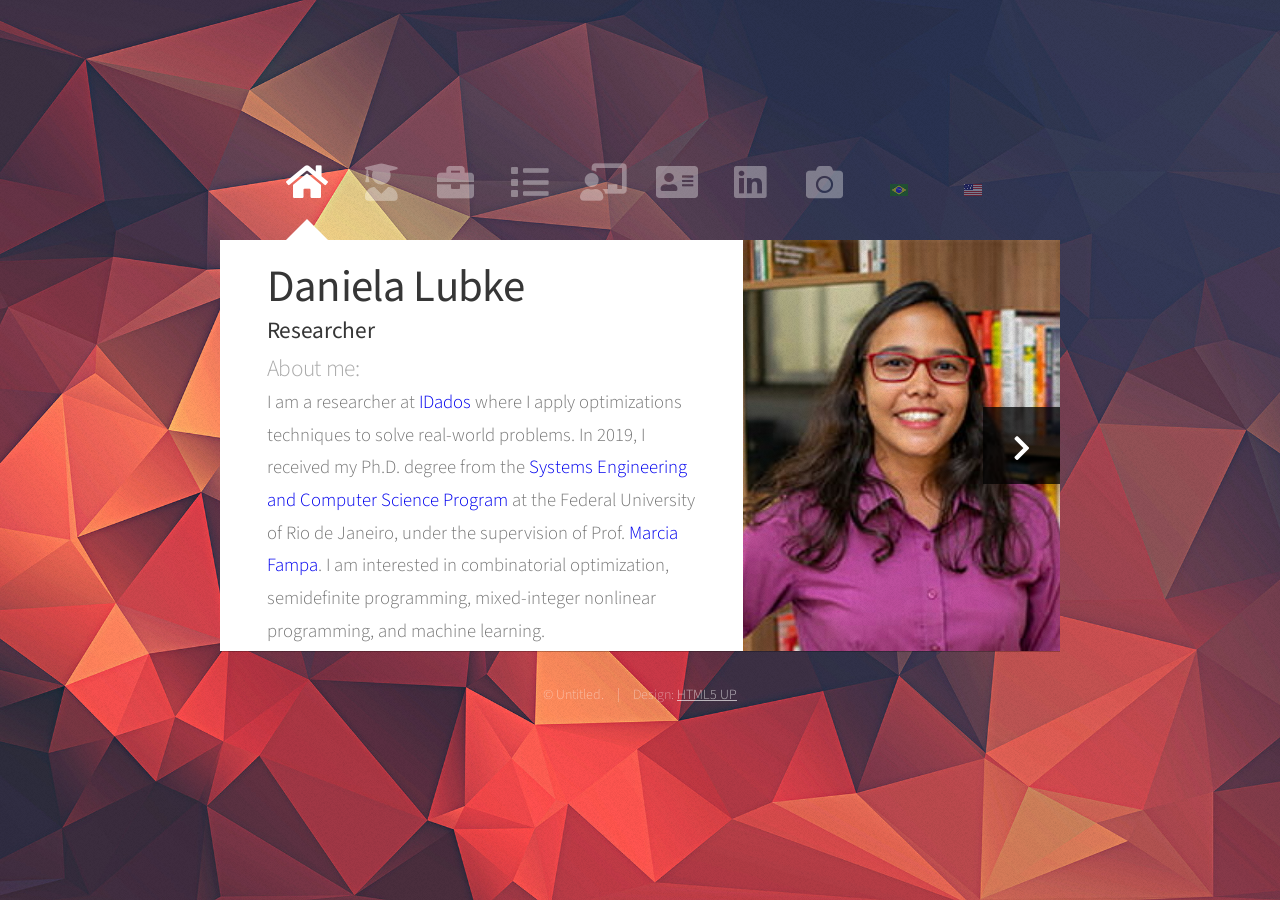
==== commit ea380c6d: "Minor corrections:html and CV" ====
--- a/index_en.html
+++ b/index_en.html
@@ -55,7 +55,7 @@
 
                                         I am a researcher at <a href="http://idados.id" style="text-decoration: none;" onMouseOver="this.style.textDecoration='underline';" onMouseOut="this.style.textDecoration='none';">
                                             IDados</a> where I apply optimizations techniques to solve real-world problems. 
-                                        In 2019 I received my Ph.D. degree from the 
+                                        In 2019, I received my Ph.D. degree from the 
                                         <a href= "https://www.cos.ufrj.br/index.php/en/" style="text-decoration: none;" onMouseOver="this.style.textDecoration='underline';" onMouseOut="this.style.textDecoration='none';"> Systems Engineering and Computer Science Program</a> 
                                         at the Federal University of Rio de Janeiro, under the supervision of Prof.  <a href ="https://www.cos.ufrj.br/index.php/en/people/details/22/1039-fampa" style="text-decoration: none;" onMouseOver="this.style.textDecoration='underline';" onMouseOut="this.style.textDecoration='none';">Marcia Fampa</a>. 
                                         
@@ -106,7 +106,7 @@
 								<p>
 
 
-                                    Since 2018 I am a researcher at <a href ="https://www.idados.id" style="text-decoration: none;" onMouseOver="this.style.textDecoration='underline';" onMouseOut="this.style.textDecoration='none';"> IDados</a>, 
+                                    Since 2018, I am a researcher at <a href ="https://www.idados.id" style="text-decoration: none;" onMouseOver="this.style.textDecoration='underline';" onMouseOut="this.style.textDecoration='none';"> IDados</a>, 
                                     where I develop optimization models to solve real-world problems. My main attribution is modeling and propose solutions for problems in 
                                     public educations. I apply optimization techniques to redesigning the transport network, the schools system and to choose the best place to expand and/or build new schools.
 
@@ -224,7 +224,8 @@
                                 </p>
                                 
                                 <ul>
-                                    <li> <b>LUBKE, D.</b> <i>Relaxações Convexas e Desigualdades Válidas para o Problema da Mochila Quadrático Binário.</i>  2019.</li>
+                                    <li> <b>LUBKE, D.</b> <i>CONVEX RELAXATION AND VALID INEQUALITIES OF THE BINARY
+                                        QUADRATIC KNAPSACK PROBLEM</i>  2019.</li>
                                     <a href=" https://www.cos.ufrj.br/uploadfile/publicacao/2893.pdf">https://www.cos.ufrj.br/uploadfile/publicacao/2893.pdf</a>
                                     
                                   </ul>
@@ -238,7 +239,7 @@
                                 
                                 <ul>
                                     <li> <b>LUBKE, D.</b> <i>OPTIMAL COVERING OF SOLID BODIES BY SPHERES VIA HYPERBOLIC
-                                        SMOOTHING TECHNIQUE.</i>2014.</li>
+                                        SMOOTHING TECHNIQUE</i> 2014.</li>
                                     <a href=" https://www.cos.ufrj.br/uploadfile/1394623478.pdf">https://www.cos.ufrj.br/uploadfile/1394623478.pdf</a>
                                     
                                   </ul>
@@ -252,8 +253,12 @@
                                 </p>
                                 
                                 <ul>
-                                    <li>Fampa, M.; <b>LUBKE, D.</b>; WANG, F.; WOLKOWICZ, H. <i>Parametric Convex Quadratic Relaxation of the Quadratic Knapsack Problem.</i> EUROPEAN JOURNAL OF OPERATIONAL RESEARCH, v. 1, p. 1, 2019.</li>
-                                    <a href=" https://doi.org/10.1016/j.ejor.2019.08.027">https://doi.org/10.1016/j.ejor.2019.08.027</a>
+                                    <li>Fampa, M.; <b>LUBKE, D.</b>; WANG, F.; WOLKOWICZ, H. <i>Parametric Convex Quadratic Relaxation of the Quadratic Knapsack Problem.</i> European Journal of Operational Research, v. 1, p. 1, 2020. <br>
+                                    <a href=" https://doi.org/10.1016/j.ejor.2019.08.027">https://doi.org/10.1016/j.ejor.2019.08.027</a><br>
+                                    <i class="icon solid fa-star"></i> This paper was elected highlighted article of European Journal of Operational Research
+                                    in January 2020: <a href= "https://www.journals.elsevier.com/european-journal-of-operational-research/highlighted-articles/ejor-editors-choice-articles-january-2020">https://www.journals.elsevier.com/european-journal-of-operational-research/highlighted-articles/ejor-editors-choice-articles-january-2020</a></li>
+
+
                                     <li><b>LUBKE, DANIELA CRISTINA</b>; XAVIER, VINICIUS LAYTER; VENCESLAU, HELDER MANOEL; XAVIER, ADILSON ELIAS. <i>Flying elephants method applied to the problem of covering solid bodies with spheres</i>, Int. J. Metaheuristics, Vol. 7, No. 1, 2018.</li>
                                     <a href=" https://doi.org/10.1504/IJMHEUR.2018.091868">https://doi.org/10.1504/IJMHEUR.2018.091868</a>
                                     <li>VENCESLAU, HELDER MANOEL; <b>LUBKE, DANIELA CRISTINA</b>; XAVIER, ADILSON ELIAS. <i>Optimal covering of solid bodies by spheres via the hyperbolic smoothing technique</i>, Optimization Methods and Software, v. 1, p. 1-13, 2014.</li>
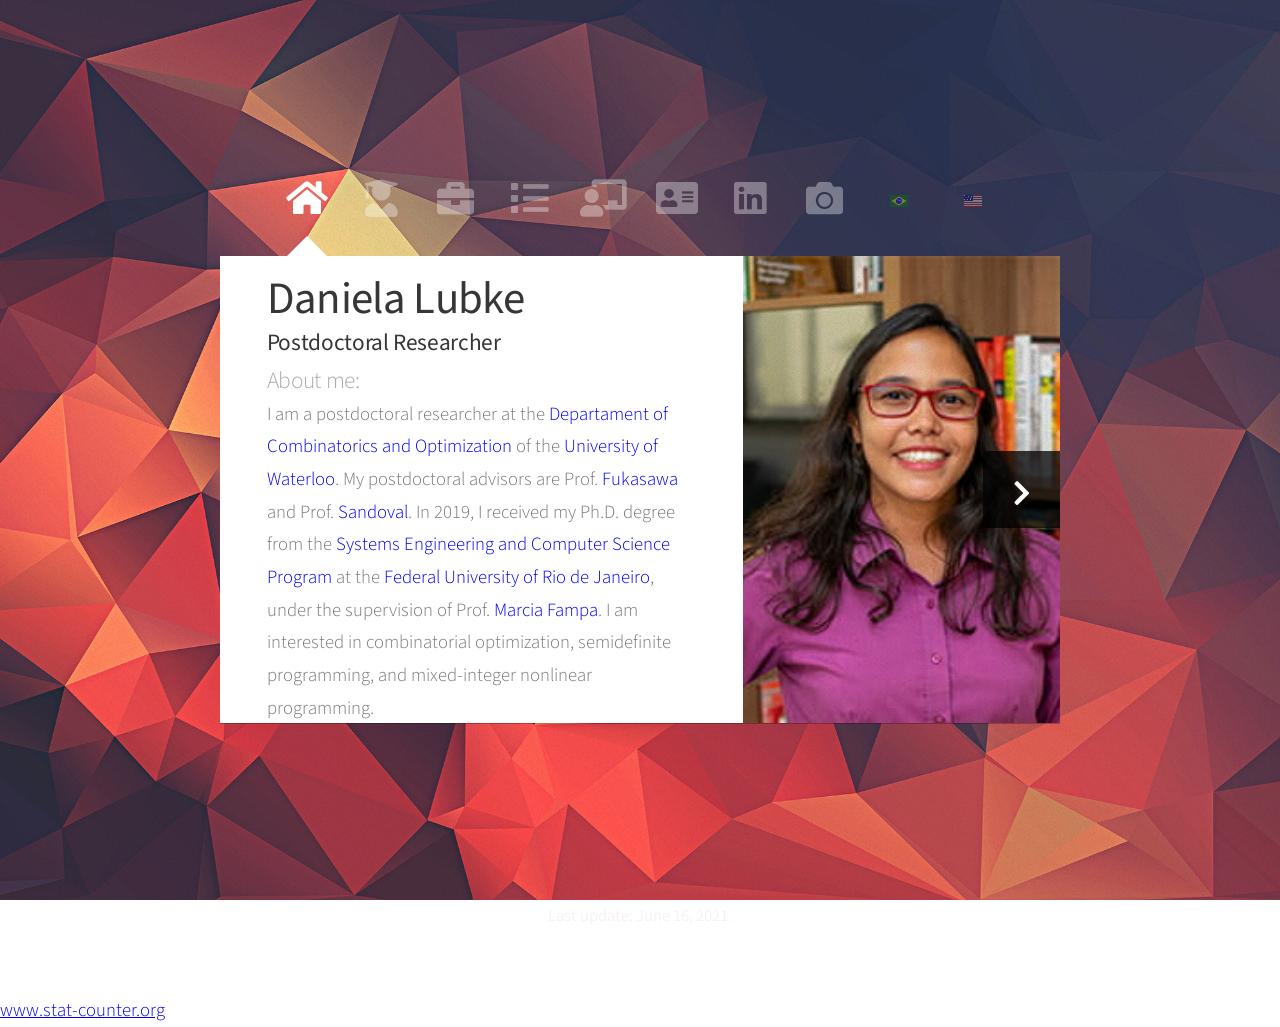
==== commit 4e5529e7: "main update" ====
--- a/index_en.html
+++ b/index_en.html
@@ -46,21 +46,43 @@
 								<header>
                                     <h1 class="text-center" style="margin-top: 5%" >Daniela Lubke</h1>
                                     
-                                    <h3>Researcher</h3>
+                                    <h3>Postdoctoral Researcher</h3>
                                 
                                 </p></p>
                                     <p>
                                         <p>About me:</p>
 
-
-                                        I am a researcher at <a href="http://idados.id" style="text-decoration: none;" onMouseOver="this.style.textDecoration='underline';" onMouseOut="this.style.textDecoration='none';">
-                                            IDados</a> where I apply optimizations techniques to solve real-world problems. 
+                                        I am a  postdoctoral researcher at the
+                                        
+                                        
+                                        <a href= "https://uwaterloo.ca/combinatorics-and-optimization/" style="text-decoration: none;" onMouseOver="this.style.textDecoration='underline';" onMouseOut="this.style.textDecoration='none';"> Departament of Combinatorics and Optimization</a>
+
+                                         of the 
+
+                                         
+                                         <a href= "https://uwaterloo.ca" style="text-decoration: none;" onMouseOver="this.style.textDecoration='underline';" onMouseOut="this.style.textDecoration='none';"> University of Waterloo</a>. 
+                                        My postdoctoral advisors are Prof. 
+                                        <a href= "http://www.math.uwaterloo.ca/~rfukasaw/" style="text-decoration: none;" onMouseOver="this.style.textDecoration='underline';" onMouseOut="this.style.textDecoration='none';"> Fukasawa</a>
+                                        
+
+                                         and Prof. 
+                                         
+                                         <a href= "https://uwaterloo.ca/chemical-engineering/profile/laricard" style="text-decoration: none;" onMouseOver="this.style.textDecoration='underline';" onMouseOut="this.style.textDecoration='none';"> Sandoval</a>. 
+                                        
                                         In 2019, I received my Ph.D. degree from the 
                                         <a href= "https://www.cos.ufrj.br/index.php/en/" style="text-decoration: none;" onMouseOver="this.style.textDecoration='underline';" onMouseOut="this.style.textDecoration='none';"> Systems Engineering and Computer Science Program</a> 
-                                        at the Federal University of Rio de Janeiro, under the supervision of Prof.  <a href ="https://www.cos.ufrj.br/index.php/en/people/details/22/1039-fampa" style="text-decoration: none;" onMouseOver="this.style.textDecoration='underline';" onMouseOut="this.style.textDecoration='none';">Marcia Fampa</a>. 
-                                        
-                                        I am interested in combinatorial optimization, semidefinite programming, mixed-integer nonlinear programming, and machine learning.
-                                        
+                                        at the 
+                                        
+                                        <a href= "https://ufrj.br/en/" style="text-decoration: none;" onMouseOver="this.style.textDecoration='underline';" onMouseOut="this.style.textDecoration='none';"> Federal University of Rio de Janeiro</a>,
+                                        
+                                        under the supervision of Prof.  <a href ="http://www.marciafampa.com/index_eng.html" style="text-decoration: none;" onMouseOver="this.style.textDecoration='underline';" onMouseOut="this.style.textDecoration='none';">Marcia Fampa</a>. 
+                                        
+
+                                        I am interested in combinatorial optimization, semidefinite programming, 
+                                        and mixed-integer nonlinear programming.
+
+
+
 
                                     
                                     </p> 
@@ -105,21 +127,45 @@
 								</header>
 								<p>
 
-
-                                    Since 2018, I am a researcher at <a href ="https://www.idados.id" style="text-decoration: none;" onMouseOver="this.style.textDecoration='underline';" onMouseOut="this.style.textDecoration='none';"> IDados</a>, 
-                                    where I develop optimization models to solve real-world problems. My main attribution is modeling and propose solutions for problems in 
-                                    public educations. I apply optimization techniques to redesigning the transport network, the schools system and to choose the best place to expand and/or build new schools.
-
-                                    <p>
+                                    Since June 2021, I am a  postdoctoral researcher at the
+                                        
+                                        
+                                    <a href= "https://uwaterloo.ca/combinatorics-and-optimization/" style="text-decoration: none;" onMouseOver="this.style.textDecoration='underline';" onMouseOut="this.style.textDecoration='none';"> Departament of Combinatorics and Optimization</a>
+
+                                     of the 
+
+                                     
+                                     <a href= "https://uwaterloo.ca" style="text-decoration: none;" onMouseOver="this.style.textDecoration='underline';" onMouseOut="this.style.textDecoration='none';"> University of Waterloo</a>. 
+                                    My postdoctoral advisors are Prof. 
+                                    <a href= "http://www.math.uwaterloo.ca/~rfukasaw/" style="text-decoration: none;" onMouseOver="this.style.textDecoration='underline';" onMouseOut="this.style.textDecoration='none';"> Fukasawa</a>
+                                    
+
+                                     and Prof. 
+                                     
+                                     <a href= "https://uwaterloo.ca/chemical-engineering/profile/laricard" style="text-decoration: none;" onMouseOver="this.style.textDecoration='underline';" onMouseOut="this.style.textDecoration='none';"> Sandoval</a>. 
+                                    I am working with the scheduling problem.
+
+
+                                     <p>
 
                                     </p>
 
+                                    
                                     In January 2020, my article <a href="https://doi.org/10.1016/j.ejor.2019.08.027" style="text-decoration: none;" onMouseOver="this.style.textDecoration='underline';" onMouseOut="this.style.textDecoration='none';">"Parametric Convex Quadratic Relaxation of the Quadratic Knapsack Problem"</a>, was selected a <a href ="https://www.journals.elsevier.com/european-journal-of-operational-research/highlighted-articles/ejor-editors-choice-articles-january-2020" style="text-decoration: none;" onMouseOver="this.style.textDecoration='underline';" onMouseOut="this.style.textDecoration='none';">  highlighted article of EJOR</a>.
                                     The main contribution of this paper was the new valid inequalities derived from cover and knapsack inequalities for the quadratic knapsack problem. 
                                     These inequalities can also be applied to more general relaxations of binary quadratic programming problems.
                                     <p>
 
                                     </p>
+
+                                    From November 2018 to April 2021, I was a researcher at <a href ="https://www.idados.id" style="text-decoration: none;" onMouseOver="this.style.textDecoration='underline';" onMouseOut="this.style.textDecoration='none';"> IDados</a>, 
+                                    where I developed optimization models to solve real-world problems. My main attribution was modeling and propose solutions for problems in 
+                                    public educations. I applied optimization techniques to redesigning the transport network, the schools system and to choose the best place to expand and/or build new schools.
+
+                                    <p>
+
+                                    </p>
+
 
                                     During my Ph.D., in 2017, I was a visiting researcher in the <a href = "https://uwaterloo.ca/combinatorics-and-optimization/"style="text-decoration: none;" onMouseOver="this.style.textDecoration='underline';" onMouseOut="this.style.textDecoration='none';" >Combinatorics and Optimization department</a> 
                                     at the <a href = "https://uwaterloo.ca"style="text-decoration: none;" onMouseOver="this.style.textDecoration='underline';" onMouseOut="this.style.textDecoration='none';" >
@@ -138,7 +184,7 @@
                                         <li>Combinatorial Optimization</li>
                                         <li>Semidefinite Programming </li>
                                         <li>Mixed-Integer Nonlinear Programming</li>
-                                        <li>Machine Learning</li>
+                                        
                                          
                                         
                                     </ul>
@@ -312,86 +358,138 @@
                             </ul>
                           </article>
 
-
                                               						<!-- Photos -->
-							<article id="photos" class="panel">
-								<header>
-									<h2>Photos</h2>
-								</header>
-								<p>
-                                    
-                                    
-								</p>
-								<section>
-									<div class="row">
-										<div class="col-4 col-6-medium col-12-small">
-											<a href="images/talks/SBPO2015.jpeg" class="image fit"><img src="images/talks/SBPO2015.jpeg" alt=""></a>
-										</div>
-										<div class="col-4 col-6-medium col-12-small">
-											<a href="images/talks/SBPO2015_2.jpeg" class="image fit"><img src="images/talks/SBPO2015_2.jpeg" alt=""></a>
-										</div>
-										<div class="col-4 col-6-medium col-12-small">
-											<a href="images/talks/sbpo2014.jpeg" class="image fit"><img src="images/talks/sbpo2014.jpeg" alt=""></a>
-										</div>
-										<div class="col-4 col-6-medium col-12-small">
-											<a href="images/talks/MIC2015.jpeg" class="image fit"><img src="images/talks/MIC2015.jpeg" alt=""></a>
-										</div>
-										<div class="col-4 col-6-medium col-12-small">
-											<a href="images/talks/tese_1.jpeg" class="image fit"><img src="images/talks/tese_1.jpeg" alt=""></a>
-                                        </div>
-
-                                        <div class="col-4 col-6-medium col-12-small">
-											<a href="images/talks/tese_2.jpeg" class="image fit"><img src="images/talks/tese_2.jpeg" alt=""></a>
-                                        </div>
-
-                                        <div class="col-4 col-6-medium col-12-small">
-											<a href="images/talks/IPCO2017.jpeg" class="image fit"><img src="images/talks/IPCO2017.jpeg" alt=""></a>
-                                        </div>
-
-
-
-
-
-
-                                        
-
-                                        
-
-
-
-
-
-                                        
-
-                                        
-                                
-
-										
-									</div>
-								</section>
-							</article>
-
-
-
-
-
-
-
+
+
+                                                                      <article id="photos" class="panel">
+                                                                        <header>
+                                                                          <h2>Photos</h2>
+                                                                        </header>
+                                                                        <p>
+                                                                                            
+                                                                                            
+                                                                        </p>
+                                                                        <section>
+                                                                
+                                                                      <div class="slideshow-container">
+            
+                                                                        <div class="mySlides fade">
+                                                                          <div class="numbertext">1 / 6</div>
+                                                                          <img src="images/talks/SBPO2015.jpeg" style="width:100%">
+                                                                          <div class="textPhoto">Simpósio Brasileiro de Pesquisa Operacional 2015, Porto de Galinhas, Brazil</div>
+                                                                        </div>
+                                                                        <div class="mySlides fade">
+                                                                          <div class="numbertext">2 / 6</div>
+                                                                          <img src="images/talks/SBPO2014.jpeg" style="width:100%">
+                                                                          <div class="textPhoto">Simpósio Brasileiro de Pesquisa Operacional 2014 - Bahia, Brazil</div>
+                                                                        </div>
+                                                                        <div class="mySlides fade">
+                                                                          <div class="numbertext">3 / 6</div>
+                                                                          <img src="images/talks/MIC2015.jpeg" style="width:100%">
+                                                                          <div class="textPhoto">Metaheuristics International Conference (MIC 2015) - Agadir, Morocco</div>
+                                                                        </div>
+                                                                        <div class="mySlides fade">
+                                                                          <div class="numbertext">4 / 6</div>
+                                                                          <img src="images/talks/IPCO2017.jpeg" style="width:100%">
+                                                                          <div class="textPhoto">Integer Programming and Combinatorial Optimization 2017 - Waterloo, Canada</div>
+                                                                        </div>
+                                                                        <div class="mySlides fade">
+                                                                          <div class="numbertext">5 / 6</div>
+                                                                          <img src="images/talks/tese_1.jpeg" style="width:100%">
+                                                                          <div class="textPhoto">Thesis defense 2019 - Rio de Janeiro, Brazil</div>
+                                                                        </div>
+                                                                        <div class="mySlides fade">
+                                                                          <div class="numbertext">6 / 6</div>
+                                                                          <img src="images/talks/tese_2.jpeg" style="width:100%">
+                                                                          <div class="textPhoto">Thesis defense 2019 - Rio de Janeiro, Brazil</div>
+                                                                        </div>
+                                                                        
+                                                                        
+                                                                        <a class="prev" onclick="plusSlides(-1)">&#10094;</a>
+                                                                        <a class="next" onclick="plusSlides(1)">&#10095;</a>
+                                                                        
+                                                                        </div>
+                                                                        <br>
+                                                                        
+                                                                        <div style="text-align:center">
+                                                                          <span class="dot" onclick="currentSlide(1)"></span> 
+                                                                          <span class="dot" onclick="currentSlide(2)"></span> 
+                                                                          <span class="dot" onclick="currentSlide(3)"></span> 
+                                                                          <span class="dot" onclick="currentSlide(4)"></span> 
+                                                                          <span class="dot" onclick="currentSlide(5)"></span> 
+                                                                          <span class="dot" onclick="currentSlide(6)"></span>
+                                                                          
+                                                                        </div>
+                                                                        
+                                                                        <script>
+                                                                        var slideIndex = 1;
+                                                                        showSlides(slideIndex);
+                                                                        
+                                                                        function plusSlides(n) {
+                                                                          showSlides(slideIndex += n);
+                                                                        }
+                                                                        
+                                                                        function currentSlide(n) {
+                                                                          showSlides(slideIndex = n);
+                                                                        }
+                                                                        
+                                                                        function showSlides(n) {
+                                                                          var i;
+                                                                          var slides = document.getElementsByClassName("mySlides");
+                                                                          var dots = document.getElementsByClassName("dot");
+                                                                          if (n > slides.length) {slideIndex = 1}    
+                                                                          if (n < 1) {slideIndex = slides.length}
+                                                                          for (i = 0; i < slides.length; i++) {
+                                                                              slides[i].style.display = "none";  
+                                                                          }
+                                                                          for (i = 0; i < dots.length; i++) {
+                                                                              dots[i].className = dots[i].className.replace(" activedot", "");
+                                                                          }
+                                                                          slides[slideIndex-1].style.display = "block";  
+                                                                          dots[slideIndex-1].className += " activedot";
+                                                                        }
+                                                                        </script>
+            
+            
+                                                    
+                                                </div>
+                                            </section>
+                                        </article>
+            
+                                      
+                                </div>
+                    
+
+
+
+
+				<!-- Footer -->
+        
+					<div id="footer">
+                        
+
+                        
+                        
+
+                        <b style="color:rgb(248, 243, 242); font-size:120%;">Last update:  June 16, 2021.</b>
+
+                        
+
+                    
+                        
+						<ul class="copyright">
                           
-                    </div>
-                    
-
-
-
-
-				<!-- Footer -->
-					<div id="footer">
-						<ul class="copyright">
+                            
 							<li>&copy; Untitled.</li><li>Design: <a href="http://html5up.net">HTML5 UP</a></li>
 						</ul>
 					</div>
 
+                    <a href='https://www.stat-counter.org/'>www.stat-counter.org</a> <script type='text/javascript' src='https://www.freevisitorcounters.com/auth.php?id=50ac30de3e94eb0cf4b27d8f163c2c104d566dad'></script>
+                    <script type="text/javascript" src="https://freevisitorcounters.com/en/home/counter/839405/t/5"></script>
+
 			</div>
+
+            
 
 		<!-- Scripts -->
 			<script src="assets/js/jquery.min.js"></script>
@@ -399,6 +497,8 @@
 			<script src="assets/js/breakpoints.min.js"></script>
 			<script src="assets/js/util.js"></script>
 			<script src="assets/js/main.js"></script>
+         
+   
 
 	</body>
 </html>
--- a/assets/css/main.css
+++ b/assets/css/main.css
@@ -1980,7 +1980,7 @@
 
 			#main > .panel.intro {
 				padding: 0;
-				height: 22em;
+				height: 25em;
 				display: -moz-flex;
 				display: -webkit-flex;
 				display: -ms-flex;
@@ -2145,7 +2145,7 @@
 	#footer {
 		color: rgba(255, 255, 255, 0.45);
 		text-align: center;
-		padding: 2em 0 0 0;
+		padding: -1em 0 0 0;
 		font-size: 0.75em;
 	}
 
@@ -2188,4 +2188,212 @@
 				margin-left: 0.5em;
 			}
 
-		}+		}
+
+		#myImg {
+
+  border-radius: 5px;
+  cursor: pointer;
+  transition: 0.3s;
+}
+
+#myImg:hover {opacity: 0.7;}
+
+
+#myImg2 {
+
+  border-radius: 5px;
+  cursor: pointer;
+  transition: 0.3s;
+}
+
+#myImg2:hover {opacity: 0.7;}
+
+/* The Modal (background) */
+.modal {
+  display: none; /* Hidden by default */
+  position: fixed; /* Stay in place */
+  z-index: 1; /* Sit on top */
+  padding-top: 100px; /* Location of the box */
+  left: 0;
+  top: 0;
+  width: 100%; /* Full width */
+  height: 100%; /* Full height */
+  overflow: auto; /* Enable scroll if needed */
+  background-color: rgb(0,0,0); /* Fallback color */
+  background-color: rgba(0,0,0,0.9); /* Black w/ opacity */
+}
+
+/* Modal Content (image) */
+.modal-content {
+  margin: auto;
+  display: block;
+  width: 80%;
+  max-width: 700px;
+}
+
+/* Caption of Modal Image */
+#caption {
+  margin: auto;
+  display: block;
+  width: 80%;
+  max-width: 700px;
+  text-align: center;
+  color: #ccc;
+  padding: 10px 0;
+  height: 150px;
+}
+
+/* Add Animation */
+.modal-content, #caption {  
+  -webkit-animation-name: zoom;
+  -webkit-animation-duration: 0.6s;
+  animation-name: zoom;
+  animation-duration: 0.6s;
+}
+
+@-webkit-keyframes zoom {
+  from {-webkit-transform:scale(0)} 
+  to {-webkit-transform:scale(1)}
+}
+
+@keyframes zoom {
+  from {transform:scale(0)} 
+  to {transform:scale(1)}
+}
+
+/* The Close Button */
+.close {
+  position: absolute;
+  top: 15px;
+  right: 35px;
+  color: #f1f1f1;
+  font-size: 40px;
+  font-weight: bold;
+  transition: 0.3s;
+}
+
+.close:hover,
+.close:focus {
+  color: #bbb;
+  text-decoration: none;
+  cursor: pointer;
+}
+
+/* 100% Image Width on Smaller Screens */
+@media only screen and (max-width: 700px){
+  .modal-content {
+    width: 100%;
+  }
+}
+
+
+
+
+
+
+
+
+
+
+
+
+/* PHOTOS */
+
+* {box-sizing: border-box}
+/*body {font-family: Verdana, sans-serif; margin:0}*/
+.mySlides {display: none}
+img {vertical-align: middle;}
+
+/* Slideshow container */
+.slideshow-container {
+  max-width: 1000px;
+  position: relative;
+  margin: auto;
+}
+
+/* Next & previous buttons */
+.prev, .next {
+  cursor: pointer;
+  position: absolute;
+  top: 50%;
+  width: auto;
+  padding: 16px;
+  margin-top: -22px;
+  color: white;
+  font-weight: bold;
+  font-size: 18px;
+  transition: 0.6s ease;
+  border-radius: 0 3px 3px 0;
+  user-select: none;
+}
+
+/* Position the "next button" to the right */
+.next {
+  right: 0;
+  border-radius: 3px 0 0 3px;
+}
+
+/* On hover, add a black background color with a little bit see-through */
+.prev:hover, .next:hover {
+  background-color: rgba(0,0,0,0.8);
+}
+
+/* Caption text */
+.textPhoto {
+  color: #f2f2f2;
+  font-size: 25px;
+  padding: 8px 12px;
+  position: absolute;
+  bottom: 8px;
+  width: 100%;
+  text-align: center;
+}
+
+/* Number text (1/7 etc) */
+.numbertext {
+  color: #f2f2f2;
+  font-size: 12px;
+  padding: 8px 12px;
+  position: absolute;
+  top: 0;
+}
+
+/* The dots/bullets/indicators */
+.dot {
+  cursor: pointer;
+  height: 15px;
+  width: 15px;
+  margin: 0 2px;
+  background-color: #bbb;
+  border-radius: 50%;
+  display: inline-block;
+  transition: background-color 0.6s ease;
+}
+
+.activedot, .dot:hover {
+  background-color: #717171;
+}
+
+/* Fading animation */
+.fade {
+  -webkit-animation-name: fade;
+  -webkit-animation-duration: 1.5s;
+  animation-name: fade;
+  animation-duration: 1.5s;
+}
+
+@-webkit-keyframes fade {
+  from {opacity: .4} 
+  to {opacity: 1}
+}
+
+@keyframes fade {
+  from {opacity: .4} 
+  to {opacity: 1}
+}
+
+/* On smaller screens, decrease text size */
+@media only screen and (max-width: 300px) {
+  .prev, .next,.text {font-size: 11px}
+}
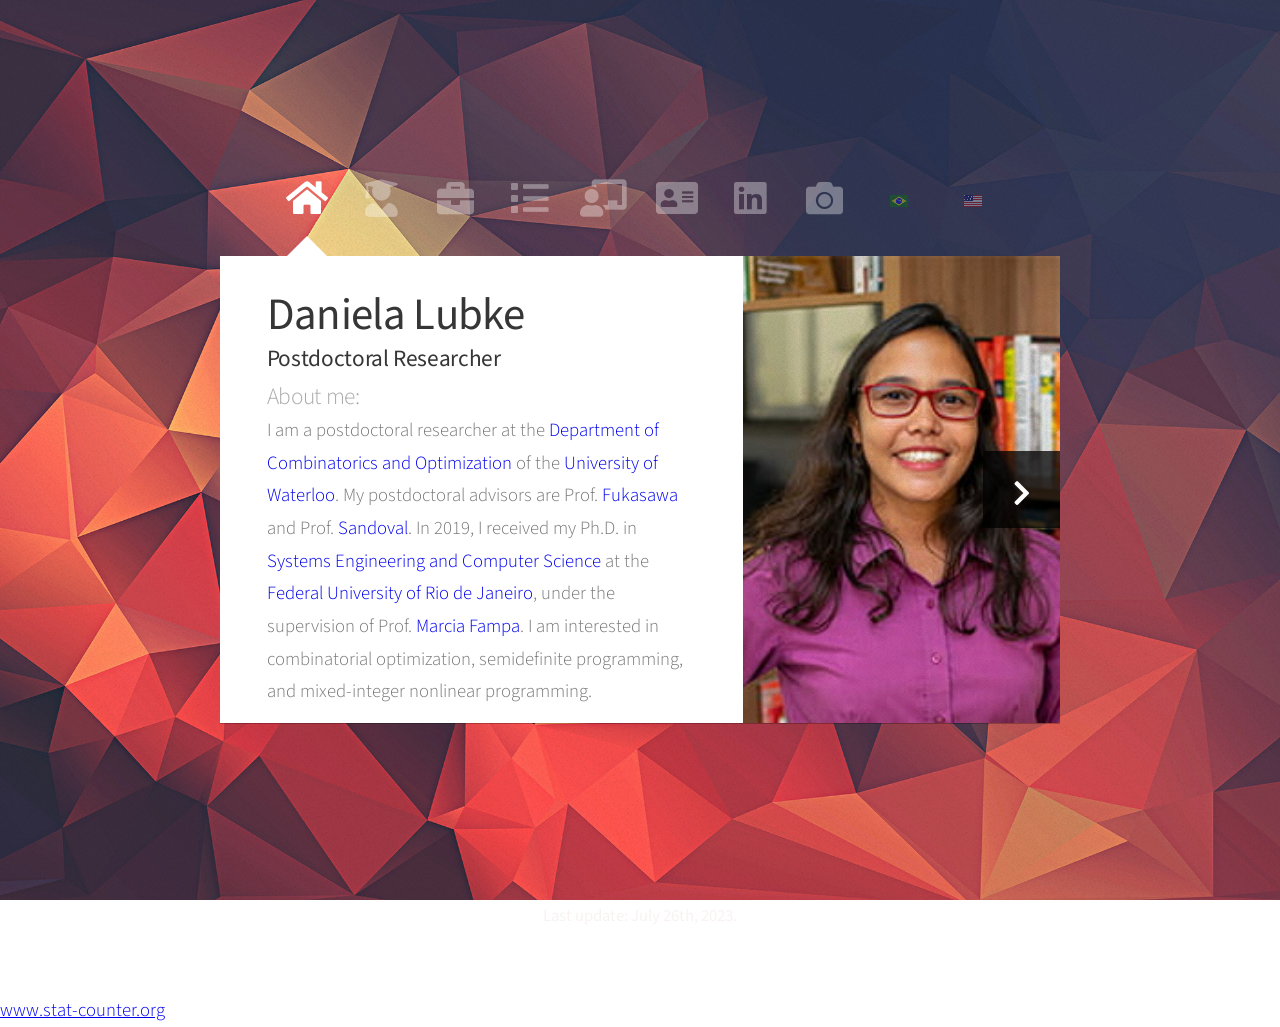
==== commit b455b12d: "Update_July26_2023" ====
--- a/index_en.html
+++ b/index_en.html
@@ -55,7 +55,7 @@
                                         I am a  postdoctoral researcher at the
                                         
                                         
-                                        <a href= "https://uwaterloo.ca/combinatorics-and-optimization/" style="text-decoration: none;" onMouseOver="this.style.textDecoration='underline';" onMouseOut="this.style.textDecoration='none';"> Departament of Combinatorics and Optimization</a>
+                                        <a href= "https://uwaterloo.ca/combinatorics-and-optimization/" style="text-decoration: none;" onMouseOver="this.style.textDecoration='underline';" onMouseOut="this.style.textDecoration='none';"> Department of Combinatorics and Optimization</a>
 
                                          of the 
 
@@ -69,8 +69,8 @@
                                          
                                          <a href= "https://uwaterloo.ca/chemical-engineering/profile/laricard" style="text-decoration: none;" onMouseOver="this.style.textDecoration='underline';" onMouseOut="this.style.textDecoration='none';"> Sandoval</a>. 
                                         
-                                        In 2019, I received my Ph.D. degree from the 
-                                        <a href= "https://www.cos.ufrj.br/index.php/en/" style="text-decoration: none;" onMouseOver="this.style.textDecoration='underline';" onMouseOut="this.style.textDecoration='none';"> Systems Engineering and Computer Science Program</a> 
+                                        In 2019, I received my Ph.D. in 
+                                        <a href= "https://www.cos.ufrj.br/index.php/en/" style="text-decoration: none;" onMouseOver="this.style.textDecoration='underline';" onMouseOut="this.style.textDecoration='none';"> Systems Engineering and Computer Science </a> 
                                         at the 
                                         
                                         <a href= "https://ufrj.br/en/" style="text-decoration: none;" onMouseOver="this.style.textDecoration='underline';" onMouseOut="this.style.textDecoration='none';"> Federal University of Rio de Janeiro</a>,
@@ -127,10 +127,11 @@
 								</header>
 								<p>
 
-                                    Since June 2021, I am a  postdoctoral researcher at the
-                                        
-                                        
-                                    <a href= "https://uwaterloo.ca/combinatorics-and-optimization/" style="text-decoration: none;" onMouseOver="this.style.textDecoration='underline';" onMouseOut="this.style.textDecoration='none';"> Departament of Combinatorics and Optimization</a>
+                  I came to the University of Waterloo to work on a project involving an industrial partner from the analytical services sector.
+                  Since June 2021, I have been a postdoctoral researcher at the
+                                        
+                                        
+                                    <a href= "https://uwaterloo.ca/combinatorics-and-optimization/" style="text-decoration: none;" onMouseOver="this.style.textDecoration='underline';" onMouseOut="this.style.textDecoration='none';"> Department of Combinatorics and Optimization</a>
 
                                      of the 
 
@@ -143,7 +144,21 @@
                                      and Prof. 
                                      
                                      <a href= "https://uwaterloo.ca/chemical-engineering/profile/laricard" style="text-decoration: none;" onMouseOver="this.style.textDecoration='underline';" onMouseOut="this.style.textDecoration='none';"> Sandoval</a>. 
-                                    I am working with the scheduling problem.
+                                    
+                                     The main target of my project is to help our partner solve the scheduling problem for large-scale industrial production.
+                                     
+                                     
+                                     My research aims to propose a new model to integrate the personnel allocation and machine scheduling 
+                                     problem for large-scale industrial production. These two optimization problems have been studied 
+                                     independently in the literature, and there are limited studies integrating both problems and present results for 
+                                     large-scale instances. I am working with different optimization techniques to produce high-quality solutions for 
+                                     these real-world problems. 
+                                     <!--
+                                     My challenge is understanding the customers’ problems and 
+                                     presenting an alternative way to produce high-quality solutions for their problems.
+
+                                       I am working with scheduling problem. -->
+                                    
 
 
                                      <p>
@@ -151,7 +166,7 @@
                                     </p>
 
                                     
-                                    In January 2020, my article <a href="https://doi.org/10.1016/j.ejor.2019.08.027" style="text-decoration: none;" onMouseOver="this.style.textDecoration='underline';" onMouseOut="this.style.textDecoration='none';">"Parametric Convex Quadratic Relaxation of the Quadratic Knapsack Problem"</a>, was selected a <a href ="https://www.journals.elsevier.com/european-journal-of-operational-research/highlighted-articles/ejor-editors-choice-articles-january-2020" style="text-decoration: none;" onMouseOver="this.style.textDecoration='underline';" onMouseOut="this.style.textDecoration='none';">  highlighted article of EJOR</a>.
+                                    In January 2020, my article <a href="https://doi.org/10.1016/j.ejor.2019.08.027" style="text-decoration: none;" onMouseOver="this.style.textDecoration='underline';" onMouseOut="this.style.textDecoration='none';">"Parametric Convex Quadratic Relaxation of the Quadratic Knapsack Problem"</a> was selected as a <a href ="https://www.journals.elsevier.com/european-journal-of-operational-research/highlighted-articles/ejor-editors-choice-articles-january-2020" style="text-decoration: none;" onMouseOver="this.style.textDecoration='underline';" onMouseOut="this.style.textDecoration='none';">  highlighted article of EJOR</a>.
                                     The main contribution of this paper was the new valid inequalities derived from cover and knapsack inequalities for the quadratic knapsack problem. 
                                     These inequalities can also be applied to more general relaxations of binary quadratic programming problems.
                                     <p>
@@ -159,18 +174,17 @@
                                     </p>
 
                                     From November 2018 to April 2021, I was a researcher at <a href ="https://www.idados.id" style="text-decoration: none;" onMouseOver="this.style.textDecoration='underline';" onMouseOut="this.style.textDecoration='none';"> IDados</a>, 
-                                    where I developed optimization models to solve real-world problems. My main attribution was modeling and propose solutions for problems in 
-                                    public educations. I applied optimization techniques to redesigning the transport network, the schools system and to choose the best place to expand and/or build new schools.
-
+                                    where I developed optimization models to solve real-world problems. My main attribution was modeling and proposing solutions for problems in public education. 
+                                    I applied optimization techniques to redesign the transport network and school system and choose the best place to expand and build new schools.
                                     <p>
 
                                     </p>
 
 
-                                    During my Ph.D., in 2017, I was a visiting researcher in the <a href = "https://uwaterloo.ca/combinatorics-and-optimization/"style="text-decoration: none;" onMouseOver="this.style.textDecoration='underline';" onMouseOut="this.style.textDecoration='none';" >Combinatorics and Optimization department</a> 
+                                    During my Ph.D. in 2017, I was a visiting researcher in the <a href = "https://uwaterloo.ca/combinatorics-and-optimization/"style="text-decoration: none;" onMouseOver="this.style.textDecoration='underline';" onMouseOut="this.style.textDecoration='none';" >Combinatorics and Optimization department</a> 
                                     at the <a href = "https://uwaterloo.ca"style="text-decoration: none;" onMouseOver="this.style.textDecoration='underline';" onMouseOut="this.style.textDecoration='none';" >
                                         University of Waterloo</a>, 
-                                    where I worked together with Prof. <a href="http://www.math.uwaterloo.ca/~hwolkowi/" style="text-decoration: none;" onMouseOver="this.style.textDecoration='underline';" onMouseOut="this.style.textDecoration='none';"> Henry Wolkowicz </a> and Fei Wang. 
+                                    where I worked with Prof. <a href="http://www.math.uwaterloo.ca/~hwolkowi/" style="text-decoration: none;" onMouseOver="this.style.textDecoration='underline';" onMouseOut="this.style.textDecoration='none';"> Henry Wolkowicz </a> and Fei Wang. 
                                     
                                     <p>
 
@@ -220,6 +234,12 @@
 								<p>
                                     <ul>
 
+                                      <a href="docs/SlidesCAIMS2022_UBC_final.pdf" class="icon solid fa-file-pdf"><span></span></a> 
+                                      <b>Convex relaxation of the binary quadratic knapsack problem</b><br>
+                                        Canadian Applied and Industrial Mathematics Society 2022.<br>
+                                        <p style="font-size: 15px"> June 2022 - Kelowna, Canada. </p>
+
+                                        
                                         
                                         <a href="docs/poster.pdf" class="icon solid fa-file-pdf"><span></span></a> 
                                         <b>ADMM for the SDP relaxation of the QAP and QKP</b><br>
@@ -262,33 +282,7 @@
                             <!-- Papers-->
 							<article id="papers" class="panel">
 
-                                <header>
-									<h2>Ph.D. Thesis (in Portuguese)</h2>
-								</header>
-								<p>
-								<!-- ADD TEXT-->
-                                </p>
-                                
-                                <ul>
-                                    <li> <b>LUBKE, D.</b> <i>CONVEX RELAXATION AND VALID INEQUALITIES OF THE BINARY
-                                        QUADRATIC KNAPSACK PROBLEM</i>  2019.</li>
-                                    <a href=" https://www.cos.ufrj.br/uploadfile/publicacao/2893.pdf">https://www.cos.ufrj.br/uploadfile/publicacao/2893.pdf</a>
-                                    
-                                  </ul>
-
-                                  <header>
-									<h2>M.Sc. Dissertation (in Portuguese)</h2>
-								</header>
-								<p>
-								<!-- ADD TEXT-->
-                                </p>
-                                
-                                <ul>
-                                    <li> <b>LUBKE, D.</b> <i>OPTIMAL COVERING OF SOLID BODIES BY SPHERES VIA HYPERBOLIC
-                                        SMOOTHING TECHNIQUE</i> 2014.</li>
-                                    <a href=" https://www.cos.ufrj.br/uploadfile/1394623478.pdf">https://www.cos.ufrj.br/uploadfile/1394623478.pdf</a>
-                                    
-                                  </ul>
+                              
 
 
 								<header>
@@ -342,6 +336,11 @@
                                     <h2> Summary published in proceedings of conferences</h2>
                                 </header>
                               <ul>
+
+                                <li> <b>Daniela Lubke </b>; Ricardo Fukasawa; Luis Ricardez-Sandoval. <i>Integration of machine scheduling and personnel allocation for an industrial-scale analytical services facility.</i> Conference on Control, Decision and Information Technologies - CoDIT’23.</li>
+                                
+                                
+
                                 <li> Fampa, Marcia; <b>LUBKE, DANIELA CRISTINA</b>; Wang, Fei; Wolkowicz, Henry. <i>Extending cover inequalities for the quadratic knapsack problem to relaxations in lifted space.</i> XIX Latin-Iberoamerican Conference on Operations Research - CLAIO 2018.</li>
                                 <a href="http://www.sopios.org.pe/static/claio/proceeding.pdf">http://www.sopios.org.pe/static/claio/proceeding.pdf</a>
 
@@ -356,6 +355,38 @@
 
                                 
                             </ul>
+
+                            <header>
+                              <h2>Ph.D. Thesis (in Portuguese)</h2>
+                            </header>
+                            <p>
+                            <!-- ADD TEXT-->
+                                            </p>
+                                            
+                                            <ul>
+                                                <li> <b>LUBKE, D.</b> <i>CONVEX RELAXATION AND VALID INEQUALITIES OF THE BINARY
+                                                    QUADRATIC KNAPSACK PROBLEM</i>  2019.</li>
+                                                <a href=" https://www.cos.ufrj.br/uploadfile/publicacao/2893.pdf">https://www.cos.ufrj.br/uploadfile/publicacao/2893.pdf</a>
+                                                
+                                              </ul>
+            
+                                              <header>
+                              <h2>M.Sc. Dissertation (in Portuguese)</h2>
+                            </header>
+                            <p>
+                            <!-- ADD TEXT-->
+                                            </p>
+                                            
+                                            <ul>
+                                                <li> <b>LUBKE, D.</b> <i>OPTIMAL COVERING OF SOLID BODIES BY SPHERES VIA HYPERBOLIC
+                                                    SMOOTHING TECHNIQUE</i> 2014.</li>
+                                                <a href=" https://www.cos.ufrj.br/uploadfile/1394623478.pdf">https://www.cos.ufrj.br/uploadfile/1394623478.pdf</a>
+                                                
+                                              </ul>
+
+
+
+
                           </article>
 
                                               						<!-- Photos -->
@@ -374,34 +405,40 @@
                                                                       <div class="slideshow-container">
             
                                                                         <div class="mySlides fade">
-                                                                          <div class="numbertext">1 / 6</div>
+                                                                          <div class="numbertext">1 / 7</div>
                                                                           <img src="images/talks/SBPO2015.jpeg" style="width:100%">
                                                                           <div class="textPhoto">Simpósio Brasileiro de Pesquisa Operacional 2015, Porto de Galinhas, Brazil</div>
                                                                         </div>
                                                                         <div class="mySlides fade">
-                                                                          <div class="numbertext">2 / 6</div>
-                                                                          <img src="images/talks/SBPO2014.jpeg" style="width:100%">
+                                                                          <div class="numbertext">2 / 7</div>
+                                                                          <img src="images/talks/sbpo2014.jpeg" style="width:100%">
                                                                           <div class="textPhoto">Simpósio Brasileiro de Pesquisa Operacional 2014 - Bahia, Brazil</div>
                                                                         </div>
                                                                         <div class="mySlides fade">
-                                                                          <div class="numbertext">3 / 6</div>
+                                                                          <div class="numbertext">3 / 7</div>
                                                                           <img src="images/talks/MIC2015.jpeg" style="width:100%">
                                                                           <div class="textPhoto">Metaheuristics International Conference (MIC 2015) - Agadir, Morocco</div>
                                                                         </div>
                                                                         <div class="mySlides fade">
-                                                                          <div class="numbertext">4 / 6</div>
+                                                                          <div class="numbertext">4 / 7</div>
                                                                           <img src="images/talks/IPCO2017.jpeg" style="width:100%">
                                                                           <div class="textPhoto">Integer Programming and Combinatorial Optimization 2017 - Waterloo, Canada</div>
                                                                         </div>
                                                                         <div class="mySlides fade">
-                                                                          <div class="numbertext">5 / 6</div>
+                                                                          <div class="numbertext">5 / 7</div>
                                                                           <img src="images/talks/tese_1.jpeg" style="width:100%">
                                                                           <div class="textPhoto">Thesis defense 2019 - Rio de Janeiro, Brazil</div>
                                                                         </div>
                                                                         <div class="mySlides fade">
-                                                                          <div class="numbertext">6 / 6</div>
+                                                                          <div class="numbertext">6 / 7</div>
                                                                           <img src="images/talks/tese_2.jpeg" style="width:100%">
                                                                           <div class="textPhoto">Thesis defense 2019 - Rio de Janeiro, Brazil</div>
+                                                                        </div>
+
+                                                                        <div class="mySlides fade">
+                                                                          <div class="numbertext">7 / 7</div>
+                                                                          <img src="images/talks/CAIMS2022.jpg" style="width:100%">
+                                                                          <div class="textPhoto">Canadian Applied and Industrial Mathematics Society 2022 - Kelowna, Canada</div>
                                                                         </div>
                                                                         
                                                                         
@@ -471,7 +508,7 @@
                         
                         
 
-                        <b style="color:rgb(248, 243, 242); font-size:120%;">Last update:  June 16, 2021.</b>
+                        <b style="color:rgb(248, 243, 242); font-size:120%;">Last update:  July 26th, 2023.</b>
 
                         
 
